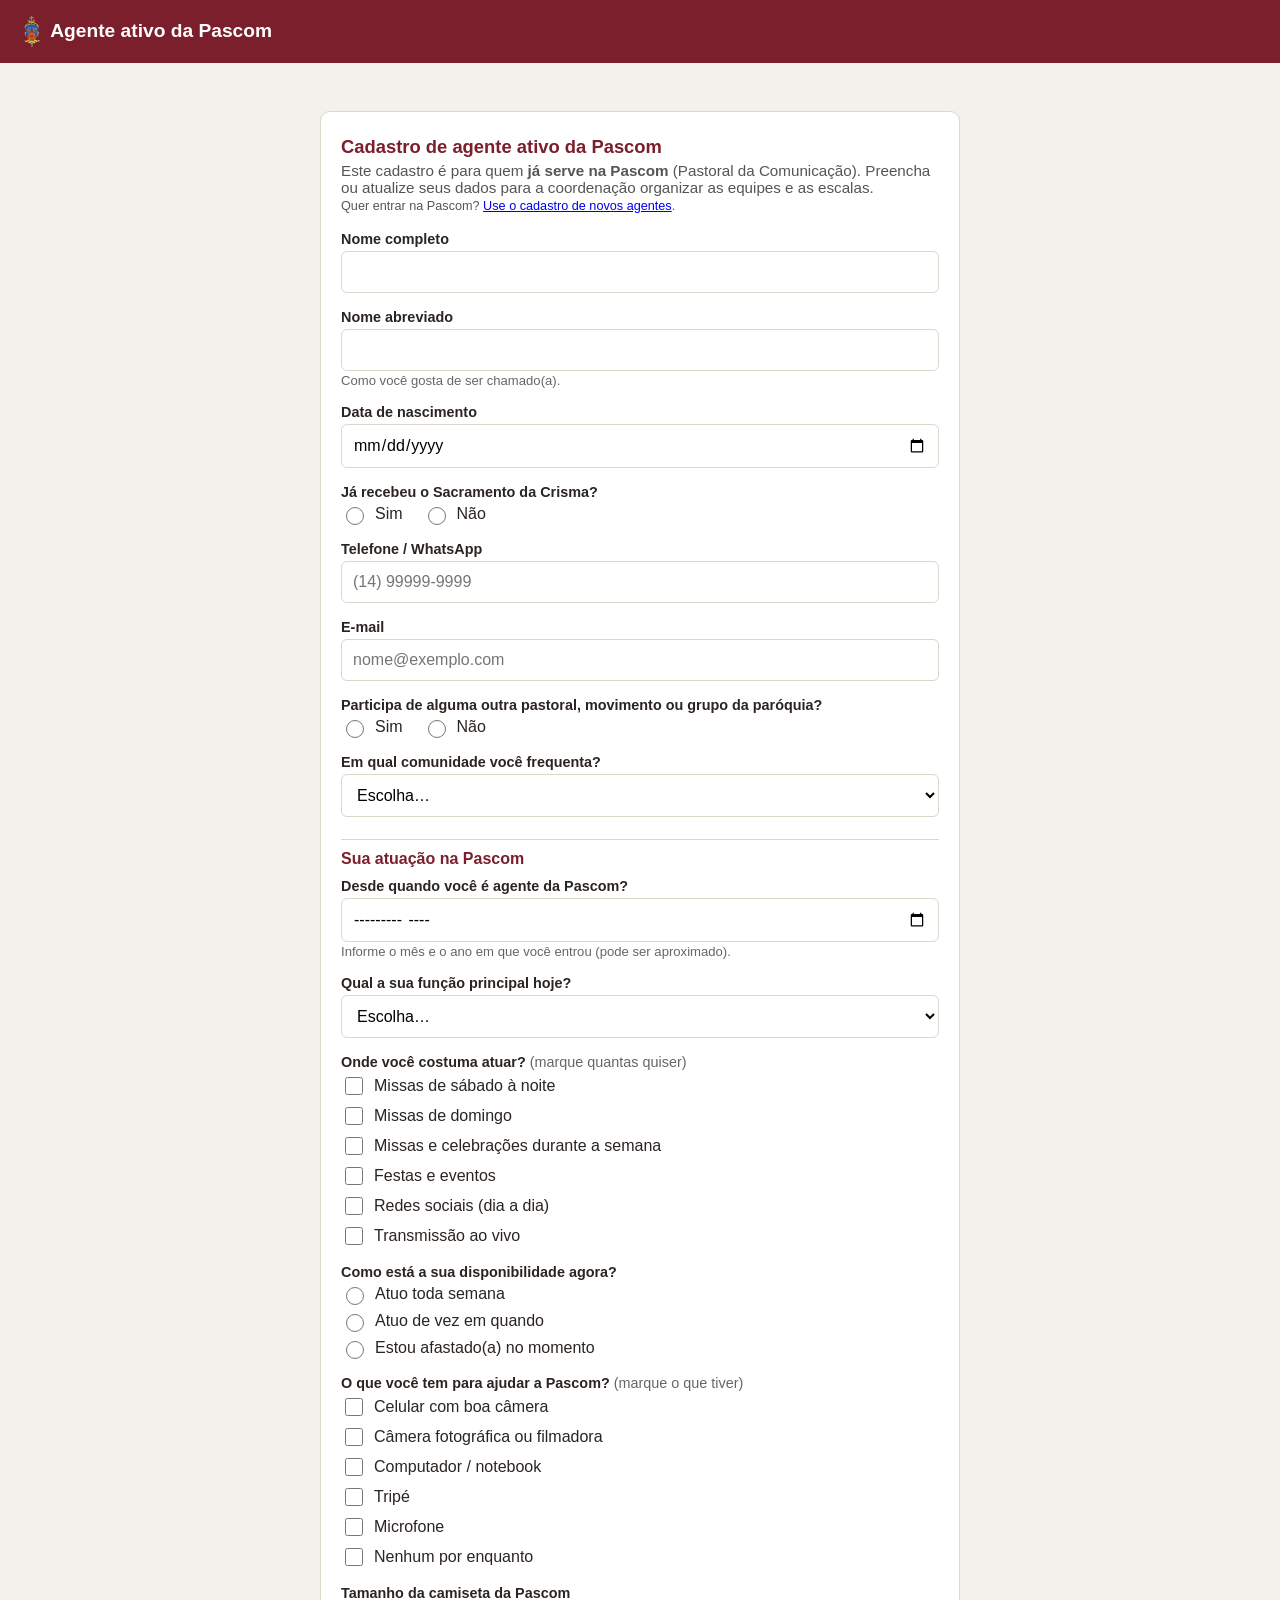
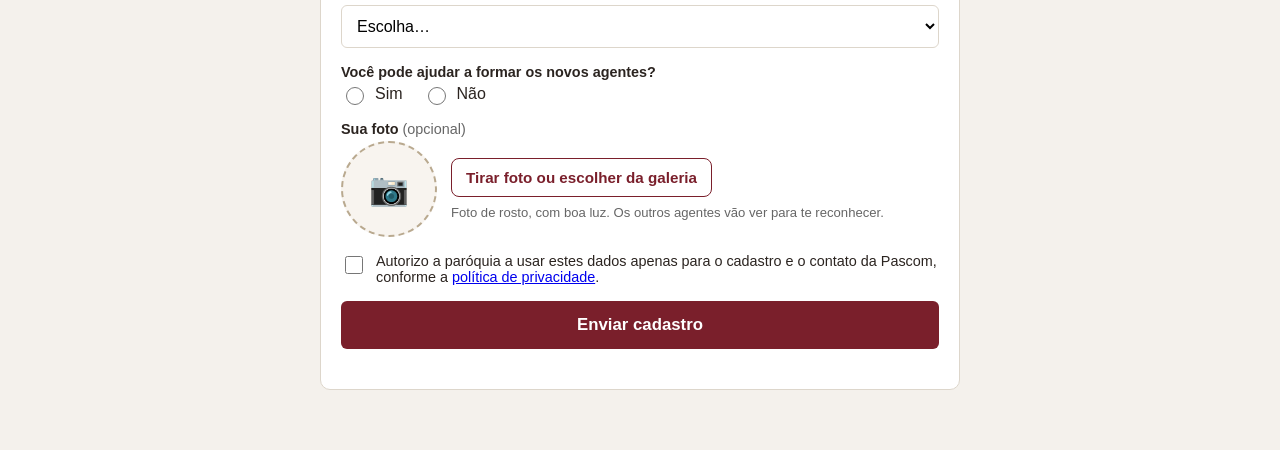
==== agente-pascom-ativo.html @ adc8adf9 "Create agente-pascom-ativo.html" ====
<!DOCTYPE html>
<html lang="pt-BR">
<head>
<meta charset="UTF-8">
<meta name="viewport" content="width=device-width, initial-scale=1.0">
<title>Cadastro de agente ativo da Pascom — Paróquia Sagrado Coração de Jesus</title>
<meta property="og:title" content="Cadastro de agente ativo da Pascom — Paróquia Sagrado Coração de Jesus">
<meta property="og:description" content="Já é agente da Pascom? Atualize o seu cadastro.">
<meta property="og:type" content="website">
<meta property="og:image" content="https://pascomscjmarilia-creator.github.io/paroquia-documentos/og-image.png">
<meta property="og:image:width" content="1200">
<meta property="og:image:height" content="630">
<link rel="stylesheet" href="style.css?v=20261107a">
<style>
  .ag-card { background:#fff; border:1px solid var(--cinza-borda); border-radius:10px; padding:24px 20px; max-width:640px; margin:24px auto 0; }
  .ag-card h2 { margin:0 0 4px; font-size:1.15rem; color:var(--vinho); }
  .ag-intro { margin:0 0 18px; color:#555; font-size:0.95rem; }
  #formAgente { display:flex; flex-direction:column; gap:16px; }
  #formAgente label, #formAgente .rotulo { display:block; font-weight:600; margin-bottom:4px; font-size:0.9rem; }
  #formAgente input[type="text"], #formAgente input[type="tel"], #formAgente input[type="date"], #formAgente input[type="email"], #formAgente input[type="month"], #formAgente select, #formAgente textarea {
    width:100%; padding:11px; border:1px solid var(--cinza-borda); border-radius:6px; font-size:1rem; font-family:inherit; background:#fff; box-sizing:border-box;
  }
  #formAgente textarea { min-height:78px; resize:vertical; }
  .ag-dica { color:#666; font-size:0.82rem; margin:2px 0 0; font-weight:400; }
  .ag-opcoes { display:flex; gap:20px; flex-wrap:wrap; }
  .ag-lista { display:flex; flex-direction:column; gap:6px; }
  .ag-opcoes label, .ag-lista label { font-weight:500 !important; display:flex !important; align-items:center; gap:8px; margin:0 !important; font-size:1rem !important; }
  .ag-opcoes input, .ag-lista input { width:18px; height:18px; flex-shrink:0; }
  .ag-consent { display:flex; gap:10px; align-items:flex-start; font-size:0.9rem; }
  .ag-consent input { margin-top:3px; width:18px; height:18px; flex-shrink:0; }
  .ag-consent label { font-weight:400 !important; margin:0 !important; font-size:0.9rem !important; }
  .ag-secao { margin:6px 0 -6px; padding-top:10px; border-top:1px solid var(--cinza-borda); font-weight:700; color:var(--vinho); font-size:1rem; }
  #btnEnviarAg { background:var(--vinho); color:#fff; border:none; padding:14px; border-radius:6px; font-size:1.05rem; font-weight:600; cursor:pointer; }
  #btnEnviarAg:disabled { opacity:0.6; cursor:default; }
  #resultadoAg { margin:0; font-weight:600; }
  #resultadoAg.erro { color:#b3261e; }
  .ag-sucesso { text-align:center; padding:8px 0; }
  .ag-sucesso h2 { font-size:1.3rem; }
  .ag-encontro { background:#fff7e0; border:1px solid #f1d98a; border-radius:8px; padding:12px 14px; margin:12px 0; text-align:left; }
  .ag-encontro p { margin:6px 0 0; }
  .ag-encontro-titulo { font-weight:700; }
  .ag-encontro-obs { font-size:0.9rem; color:#555; }
  .oculto-bot { position:absolute; left:-9999px; width:1px; height:1px; overflow:hidden; }
  .ag-fechado { text-align:center; color:#555; }
  .ag-foto { display:flex; gap:14px; align-items:center; }
  .ag-foto-previa { width:96px; height:96px; flex:0 0 96px; border-radius:50%; border:2px dashed #b9a98f; background:#f8f4ef center/cover no-repeat; display:flex; align-items:center; justify-content:center; font-size:2rem; color:#8a7a62; overflow:hidden; }
  .ag-foto-previa.com-foto { border-style:solid; border-color:var(--vinho); font-size:0; }
  .ag-foto-acoes { flex:1; }
  #formAgente label.ag-botao-foto { display:inline-block; background:#fff; color:var(--vinho); border:1px solid var(--vinho); padding:10px 14px; border-radius:8px; font-weight:600; font-size:0.95rem; cursor:pointer; margin:0 0 6px; }
  .ag-link { background:none; border:none; color:#b3261e; text-decoration:underline; cursor:pointer; font-size:0.9rem; padding:6px 0 0; display:block; }
</style>
</head>
<body>

  <header class="topbar">
    <div class="topbar-titulo">
      <img src="brasao.png" alt="Brasão da Paróquia" class="brasao">
      <h1>Agente ativo da Pascom</h1>
    </div>
  </header>

  <main>
    <section class="ag-card" id="cartaoFormulario">
      <h2>Cadastro de agente ativo da Pascom</h2>
      <p class="ag-intro">Este cadastro é para quem <strong>já serve na Pascom</strong> (Pastoral da Comunicação). Preencha ou atualize seus dados para a coordenação organizar as equipes e as escalas.<br><small>Quer entrar na Pascom? <a href="agente-pascom.html">Use o cadastro de novos agentes</a>.</small></p>

      <form id="formAgente" novalidate>

        <div>
          <label for="nome">Nome completo</label>
          <input type="text" id="nome" autocomplete="name" required>
        </div>

        <div>
          <label for="apelido">Nome abreviado</label>
          <input type="text" id="apelido" autocomplete="nickname" required>
          <p class="ag-dica">Como você gosta de ser chamado(a).</p>
        </div>

        <div>
          <label for="nascimento">Data de nascimento</label>
          <input type="date" id="nascimento" autocomplete="bday" required>
        </div>

        <div>
          <span class="rotulo">Já recebeu o Sacramento da Crisma?</span>
          <div class="ag-opcoes">
            <label><input type="radio" name="crisma" value="Sim"> Sim</label>
            <label><input type="radio" name="crisma" value="Não"> Não</label>
          </div>
        </div>

        <div>
          <label for="whatsapp">Telefone / WhatsApp</label>
          <input type="tel" id="whatsapp" inputmode="tel" autocomplete="tel" placeholder="(14) 99999-9999" required>
        </div>

        <div>
          <label for="email">E-mail</label>
          <input type="email" id="email" inputmode="email" autocomplete="email" placeholder="nome@exemplo.com" required>
        </div>

        <div>
          <span class="rotulo">Participa de alguma outra pastoral, movimento ou grupo da paróquia?</span>
          <div class="ag-opcoes">
            <label><input type="radio" name="participa" value="Sim"> Sim</label>
            <label><input type="radio" name="participa" value="Não"> Não</label>
          </div>
        </div>

        <div id="blocoQual" hidden>
          <label for="qual">Qual?</label>
          <input type="text" id="qual" maxlength="200" autocomplete="off" placeholder="Ex.: Liturgia, Jovens, Catequese…">
        </div>

        <div>
          <label for="comunidade">Em qual comunidade você frequenta?</label>
          <select id="comunidade"><option value="">Escolha…</option><option value="Matriz (Igreja Sagrado Coração de Jesus)">Matriz (Igreja Sagrado Coração de Jesus)</option><option value="Comunidade Nossa Senhora Aparecida">Comunidade Nossa Senhora Aparecida</option><option value="Comunidade Santo Expedito">Comunidade Santo Expedito</option><option value="Outra / não frequento comunidade">Outra / não frequento comunidade</option></select>
        </div>

        <div class="ag-secao">Sua atuação na Pascom</div>

        <div>
          <label for="desde">Desde quando você é agente da Pascom?</label>
          <input type="month" id="desde" min="1980-01" placeholder="aaaa-mm">
          <p class="ag-dica">Informe o mês e o ano em que você entrou (pode ser aproximado).</p>
        </div>

        <div>
          <label for="funcao">Qual a sua função principal hoje?</label>
          <select id="funcao"><option value="">Escolha…</option><option value="Fotografia">Fotografia</option><option value="Filmagem / transmissão ao vivo">Filmagem / transmissão ao vivo</option><option value="Edição de vídeo">Edição de vídeo</option><option value="Arte e design">Arte e design</option><option value="Redes sociais">Redes sociais</option><option value="Som e mesa de som">Som e mesa de som</option><option value="Projeção e slides">Projeção e slides</option><option value="Locução / apresentação">Locução / apresentação</option><option value="Coordenação da Pascom">Coordenação da Pascom</option><option value="Várias funções">Várias funções</option><option value="Outra">Outra</option></select>
        </div>

        <div>
          <span class="rotulo">Onde você costuma atuar? <span style="font-weight:400;color:#666;">(marque quantas quiser)</span></span>
          <div class="ag-lista" id="listaAtuaEm">
            <label><input type="checkbox" name="atuaEm" value="Missas de sábado à noite"> Missas de sábado à noite</label>
            <label><input type="checkbox" name="atuaEm" value="Missas de domingo"> Missas de domingo</label>
            <label><input type="checkbox" name="atuaEm" value="Missas e celebrações durante a semana"> Missas e celebrações durante a semana</label>
            <label><input type="checkbox" name="atuaEm" value="Festas e eventos"> Festas e eventos</label>
            <label><input type="checkbox" name="atuaEm" value="Redes sociais (dia a dia)"> Redes sociais (dia a dia)</label>
            <label><input type="checkbox" name="atuaEm" value="Transmissão ao vivo"> Transmissão ao vivo</label>
          </div>
        </div>

        <div>
          <span class="rotulo">Como está a sua disponibilidade agora?</span>
          <div class="ag-lista">
            <label><input type="radio" name="disponibilidade" value="Atuo toda semana"> Atuo toda semana</label>
            <label><input type="radio" name="disponibilidade" value="Atuo de vez em quando"> Atuo de vez em quando</label>
            <label><input type="radio" name="disponibilidade" value="Estou afastado(a) no momento"> Estou afastado(a) no momento</label>
          </div>
        </div>

        <div>
          <span class="rotulo">O que você tem para ajudar a Pascom? <span style="font-weight:400;color:#666;">(marque o que tiver)</span></span>
          <div class="ag-lista" id="listaEquipamentos">
            <label><input type="checkbox" name="equipamentos" value="Celular com boa câmera"> Celular com boa câmera</label>
            <label><input type="checkbox" name="equipamentos" value="Câmera fotográfica ou filmadora"> Câmera fotográfica ou filmadora</label>
            <label><input type="checkbox" name="equipamentos" value="Computador / notebook"> Computador / notebook</label>
            <label><input type="checkbox" name="equipamentos" value="Tripé"> Tripé</label>
            <label><input type="checkbox" name="equipamentos" value="Microfone"> Microfone</label>
            <label><input type="checkbox" name="equipamentos" value="Nenhum por enquanto"> Nenhum por enquanto</label>
          </div>
        </div>

        <div>
          <label for="camiseta">Tamanho da camiseta da Pascom</label>
          <select id="camiseta"><option value="">Escolha…</option><option value="Não uso">Não uso</option><option value="PP">PP</option><option value="P">P</option><option value="M">M</option><option value="G">G</option><option value="GG">GG</option><option value="XG">XG</option></select>
        </div>

        <div>
          <span class="rotulo">Você pode ajudar a formar os novos agentes?</span>
          <div class="ag-opcoes">
            <label><input type="radio" name="formar" value="Sim"> Sim</label>
            <label><input type="radio" name="formar" value="Não"> Não</label>
          </div>
        </div>


        <div id="blocoFoto">
          <span class="rotulo">Sua foto <span style="font-weight:400;color:#666;">(opcional)</span></span>
          <div class="ag-foto">
            <div class="ag-foto-previa" id="fotoPrevia" aria-hidden="true">📷</div>
            <div class="ag-foto-acoes">
              <label class="ag-botao-foto" for="foto">Tirar foto ou escolher da galeria</label>
              <input type="file" id="foto" accept="image/*" class="oculto-bot" tabindex="-1">
              <button type="button" id="btnRemoverFoto" class="ag-link" hidden>Remover foto</button>
              <p class="ag-dica" id="dicaFoto">Foto de rosto, com boa luz. Os outros agentes vão ver para te reconhecer.</p>
            </div>
          </div>
        </div>

        <div class="ag-consent" id="blocoConsentFoto" hidden>
          <input type="checkbox" id="consentimentoFoto">
          <label for="consentimentoFoto">Autorizo a paróquia a guardar a minha foto e mostrá-la aos agentes da Pascom no painel de cadastros, apenas para me reconhecerem na pastoral.</label>
        </div>

        <div class="oculto-bot" aria-hidden="true">
          <label for="site">Não preencha este campo</label>
          <input type="text" id="site" tabindex="-1" autocomplete="off">
        </div>

        <div class="ag-consent">
          <input type="checkbox" id="consentimento" required>
          <label for="consentimento">Autorizo a paróquia a usar estes dados apenas para o cadastro e o contato da Pascom, conforme a <a href="privacidade.html" target="_blank" rel="noopener">política de privacidade</a>.</label>
        </div>

        <button type="submit" id="btnEnviarAg">Enviar cadastro</button>
        <p id="resultadoAg" role="status"></p>
      </form>
    </section>

    <section class="ag-card ag-fechado" id="cartaoFechado" hidden>
      <h2>Cadastro de agente ativo da Pascom</h2>
      <p id="msgFechado"></p>
    </section>

    <section class="ag-card ag-sucesso" id="cartaoSucesso" hidden>
      <h2>✅ Cadastro atualizado!</h2>
      <p id="sucessoNome"></p>
      <p style="color:#555; font-size:0.92rem;">A coordenação da Pascom recebeu os seus dados. Obrigado por servir! Deus abençoe a sua missão! 🙏</p>
    </section>
  </main>

<script>
  // ============================================================
  // CONFIGURAÇÃO — a secretaria/Pascom ajusta aqui
  // ============================================================
  const CONFIG = {
    WEBHOOK_URL: 'https://paroquia-scjm-n8n-paroquia.ndjgby.easypanel.host/webhook/agente-pascom-ativo-cadastro',

    // Para fechar o cadastro, troque para false (a página passa a mostrar a mensagem abaixo).
    CADASTRO_ABERTO: true,
    MENSAGEM_FECHADA: 'O cadastro de agentes ativos da Pascom não está aberto no momento. Procure a coordenação da Pascom.'
  };
  // ============================================================

  const el = (id) => document.getElementById(id);
  const form = el('formAgente');
  const resultado = el('resultadoAg');
  const btn = el('btnEnviarAg');

  const marcado = (nome) => { const r = form.querySelector('input[name="' + nome + '"]:checked'); return r ? r.value : ''; };
  const marcados = (nome) => Array.prototype.map.call(form.querySelectorAll('input[name="' + nome + '"]:checked'), (c) => c.value);
  function formatarDataBR(iso) { const [a, m, d] = iso.split('-'); return d + '/' + m + '/' + a; }

  // ---------- Foto: reduz no próprio aparelho (miniatura quadrada para a planilha + foto maior para o Drive) ----------
  const FOTO = { miniatura: '', grande: '' };
  async function carregarImagem(arquivo) {
    if (window.createImageBitmap) {
      try { return await createImageBitmap(arquivo, { imageOrientation: 'from-image' }); } catch (e) { /* tenta pelo <img> */ }
    }
    return new Promise((ok, falha) => {
      const url = URL.createObjectURL(arquivo); const img = new Image();
      img.onload = () => { URL.revokeObjectURL(url); ok(img); };
      img.onerror = () => { URL.revokeObjectURL(url); falha(new Error('imagem ilegível')); };
      img.src = url;
    });
  }
  function gerarJpeg(img, largura, altura, recorte, maxChars) {
    const c = document.createElement('canvas'); c.width = largura; c.height = altura;
    const x = c.getContext('2d'); x.fillStyle = '#fff'; x.fillRect(0, 0, largura, altura);
    x.drawImage(img, recorte.sx, recorte.sy, recorte.sw, recorte.sh, 0, 0, largura, altura);
    let q = 0.82, url = c.toDataURL('image/jpeg', q);
    while (url.length > maxChars && q > 0.35) { q -= 0.08; url = c.toDataURL('image/jpeg', q); }
    return url;
  }
  async function processarFoto(arquivo) {
    const img = await carregarImagem(arquivo);
    const w = img.width || img.naturalWidth, h = img.height || img.naturalHeight;
    if (!w || !h) throw new Error('imagem vazia');
    const lado = Math.min(w, h);
    const miniatura = gerarJpeg(img, 300, 300, { sx: Math.round((w - lado) / 2), sy: Math.round((h - lado) / 2), sw: lado, sh: lado }, 44000);
    const f = Math.min(1, 800 / Math.max(w, h));
    const grande = gerarJpeg(img, Math.round(w * f), Math.round(h * f), { sx: 0, sy: 0, sw: w, sh: h }, 560000);
    if (img.close) img.close();
    return { miniatura, grande };
  }
  function mostrarPrevia() {
    const prev = el('fotoPrevia'); const tem = !!FOTO.miniatura;
    prev.classList.toggle('com-foto', tem);
    prev.style.backgroundImage = tem ? 'url(' + FOTO.miniatura + ')' : '';
    el('btnRemoverFoto').hidden = !tem; el('blocoConsentFoto').hidden = !tem;
    if (!tem) el('consentimentoFoto').checked = false;
  }
  function limparFoto() { FOTO.miniatura = ''; FOTO.grande = ''; el('foto').value = ''; mostrarPrevia(); }
  async function aoEscolherFoto() {
    const arquivo = el('foto').files && el('foto').files[0];
    if (!arquivo) return;
    el('dicaFoto').className = 'ag-dica'; el('dicaFoto').textContent = 'Preparando a foto…';
    try {
      if (!/^image\//.test(arquivo.type) && !/\.(jpe?g|png|webp|heic|heif)$/i.test(arquivo.name || '')) throw new Error('tipo');
      if (arquivo.size > 30 * 1024 * 1024) throw new Error('grande');
      const r = await processarFoto(arquivo);
      FOTO.miniatura = r.miniatura; FOTO.grande = r.grande; mostrarPrevia();
      el('dicaFoto').style.color = '';
      el('dicaFoto').textContent = 'Foto pronta ✔ Se quiser trocar, escolha outra.';
    } catch (e) {
      console.error(e); limparFoto();
      el('dicaFoto').className = 'ag-dica'; el('dicaFoto').style.color = '#b3261e';
      el('dicaFoto').textContent = 'Não consegui ler essa foto. Tente outra (de preferência JPG ou PNG) ou envie o cadastro sem foto.';
    }
  }

  function mostrarErro(msg) { resultado.className = 'erro'; resultado.textContent = '⚠️ ' + msg; return null; }

  // Valida os campos que os dois cadastros têm em comum. Devolve o objeto ou null (já mostrou o erro).
  function lerBase() {
    const nome = el('nome').value.trim();
    const apelido = el('apelido').value.trim();
    const nascimento = el('nascimento').value;
    const crisma = marcado('crisma');
    const whatsapp = el('whatsapp').value.trim();
    const email = el('email').value.trim();
    const participa = marcado('participa');
    const qual = el('qual').value.trim();
    const comunidade = el('comunidade').value;
    if (!nome || !apelido || !nascimento || !crisma || !whatsapp || !email || !participa || !comunidade) return mostrarErro('Preencha todos os campos obrigatórios.');
    if (nome.length < 3 || !/\s/.test(nome)) return mostrarErro('Confira o nome completo (nome e sobrenome).');
    if (new Date(nascimento + 'T00:00:00') > new Date() || nascimento < '1900-01-01') return mostrarErro('Confira a data de nascimento.');
    const digitos = whatsapp.replace(/\D/g, '');
    if (digitos.length < 10 || digitos.length > 13) return mostrarErro('Confira o telefone: use o DDD, por exemplo (14) 99999-9999.');
    if (!/^[^\s@]+@[^\s@]+\.[^\s@]{2,}$/.test(email)) return mostrarErro('Confira o e-mail digitado.');
    if (participa === 'Sim' && !qual) return mostrarErro('Informe qual pastoral, movimento ou grupo você participa.');
    return { nome, apelido, nascimento: formatarDataBR(nascimento), crisma, whatsapp, email, participa, qual: participa === 'Sim' ? qual : '', comunidade };
  }

  async function enviar(payload, aoSucesso) {
    if (!el('consentimento').checked) return mostrarErro('Marque a autorização para concluir o cadastro.');
    if (FOTO.miniatura && !el('consentimentoFoto').checked) return mostrarErro('Marque a autorização para usar a sua foto (ou remova a foto).');
    payload.consentimento = true;
    payload.site = el('site').value;
    if (FOTO.miniatura) { payload.miniatura = FOTO.miniatura; payload.foto = FOTO.grande; payload.consentimentoFoto = true; }
    btn.disabled = true; btn.textContent = 'Enviando…';
    try {
      const resp = await fetch(CONFIG.WEBHOOK_URL, { method: 'POST', headers: { 'Content-Type': 'application/json' }, body: JSON.stringify(payload) });
      const dados = await resp.json();
      if (dados.sucesso) aoSucesso(); else mostrarErro(dados.mensagem || 'Não foi possível concluir o cadastro.');
    } catch (err) {
      mostrarErro('Não foi possível enviar agora. Confira sua internet e tente novamente em instantes.');
      console.error(err);
    } finally {
      btn.disabled = false; btn.textContent = 'Enviar cadastro';
    }
  }

  function iniciarComum() {
    if (!CONFIG.CADASTRO_ABERTO) {
      el('cartaoFormulario').hidden = true;
      el('msgFechado').textContent = CONFIG.MENSAGEM_FECHADA;
      el('cartaoFechado').hidden = false;
      return false;
    }
    form.querySelectorAll('input[name="participa"]').forEach((r) => r.addEventListener('change', () => {
      el('blocoQual').hidden = marcado('participa') !== 'Sim';
      if (marcado('participa') !== 'Sim') el('qual').value = '';
    }));
    // "Nenhum por enquanto" desmarca os outros equipamentos e vice-versa
    const eq = form.querySelectorAll('input[name="equipamentos"]');
    eq.forEach((c) => c.addEventListener('change', () => {
      if (!c.checked) return;
      if (/^Nenhum/.test(c.value)) eq.forEach((o) => { if (o !== c) o.checked = false; });
      else eq.forEach((o) => { if (/^Nenhum/.test(o.value)) o.checked = false; });
    }));
    el('foto').addEventListener('change', aoEscolherFoto);
    el('btnRemoverFoto').addEventListener('click', () => { limparFoto(); el('dicaFoto').style.color = ''; el('dicaFoto').textContent = 'Foto de rosto, com boa luz. Os outros agentes vão ver para te reconhecer.'; });
    return true;
  }


  function mostrarSucesso(apelido) {
    el('cartaoFormulario').hidden = true;
    el('cartaoSucesso').hidden = false;
    el('sucessoNome').textContent = 'Obrigado, ' + apelido + '! Seus dados de agente ativo da Pascom foram enviados.';
    window.scrollTo({ top: 0, behavior: 'smooth' });
  }

  form.addEventListener('submit', async (e) => {
    e.preventDefault();
    resultado.textContent = ''; resultado.className = '';
    const base = lerBase(); if (!base) return;
    const desdeIso = el('desde').value;
    const agoraIso = new Date().getFullYear() + '-' + String(new Date().getMonth() + 1).padStart(2, '0');
    if (!/^\d{4}-(0[1-9]|1[0-2])$/.test(desdeIso)) return mostrarErro('Informe desde quando você é agente da Pascom (mês e ano).');
    if (desdeIso > agoraIso || desdeIso < '1980-01') return mostrarErro('Confira o mês e o ano em que você entrou na Pascom.');
    const funcao = el('funcao').value, atuaEm = marcados('atuaEm'), disponibilidade = marcado('disponibilidade');
    const equipamentos = marcados('equipamentos'), camiseta = el('camiseta').value, formar = marcado('formar');
    if (!funcao) return mostrarErro('Escolha a sua função principal na Pascom.');
    if (!atuaEm.length) return mostrarErro('Marque onde você costuma atuar.');
    if (!disponibilidade) return mostrarErro('Informe a sua disponibilidade.');
    if (!equipamentos.length) return mostrarErro('Marque o que você tem para ajudar (ou "Nenhum por enquanto").');
    if (!camiseta) return mostrarErro('Escolha o tamanho da camiseta (ou "Não uso").');
    if (!formar) return mostrarErro('Informe se pode ajudar a formar os novos agentes.');
    const payload = Object.assign(base, {
      situacao: 'Já é agente',
      desde: desdeIso.slice(5, 7) + '/' + desdeIso.slice(0, 4),
      funcao, atuaEm, disponibilidade, equipamentos, camiseta, formar
    });
    await enviar(payload, () => mostrarSucesso(base.apelido));
  });

  window.addEventListener('DOMContentLoaded', () => {
    if (!iniciarComum()) return;
    const hoje = new Date(); el('desde').max = hoje.getFullYear() + '-' + String(hoje.getMonth() + 1).padStart(2, '0');
  });

</script>
</body>
</html>
---- style.css ----
:root {
  --vinho: #7a1f2b;
  --vinho-escuro: #591622;
  --dourado: #c9a24a;
  --cinza-claro: #f4f1ec;
  --cinza-borda: #ddd6cb;
  --texto: #2b2420;
}

* { box-sizing: border-box; }

[hidden] { display: none !important; }

body {
  margin: 0;
  font-family: -apple-system, "Segoe UI", Roboto, Arial, sans-serif;
  background: var(--cinza-claro);
  color: var(--texto);
}

.topbar {
  background: var(--vinho);
  color: #fff;
  padding: 16px 24px;
  display: flex;
  justify-content: space-between;
  align-items: center;
  flex-wrap: wrap;
  gap: 8px;
}

.topbar h1 {
  font-size: 1.2rem;
  margin: 0;
}

.topbar-titulo {
  display: flex;
  align-items: center;
  gap: 10px;
  font-size: 1.2rem;
}

.brasao {
  height: 1.6em;
  width: auto;
  flex-shrink: 0;
}

.topbar-titulo h1 {
  font-size: 1em;
}

@media (max-width: 480px) {
  .topbar-titulo {
    align-items: flex-start;
  }

  .brasao {
    height: 42px;
  }
}

.user-box {
  display: flex;
  align-items: center;
  gap: 12px;
  font-size: 0.9rem;
}

.user-box button {
  background: var(--dourado);
  color: var(--vinho-escuro);
  border: none;
  padding: 6px 12px;
  border-radius: 6px;
  cursor: pointer;
  font-weight: 600;
}

main {
  max-width: 1100px;
  margin: 0 auto;
  padding: 24px 16px 60px;
}

.login-screen {
  background: #fff;
  border: 1px solid var(--cinza-borda);
  border-radius: 10px;
  padding: 40px 24px;
  text-align: center;
  max-width: 420px;
  margin: 60px auto 0;
}

.login-screen p {
  margin-bottom: 20px;
  color: #555;
}

#googleBtn {
  display: flex;
  justify-content: center;
}

.erro {
  color: #b3261e;
  margin-top: 16px;
  font-weight: 600;
}

.abas {
  display: flex;
  flex-wrap: wrap;
  gap: 4px;
  margin-bottom: 16px;
  border-bottom: 2px solid var(--cinza-borda);
}

/* As 7 abas cabem numa linha só: espaçamento e letra se ajustam à largura da tela (no celular vira grade de 2 colunas, mais abaixo) */
.aba-btn {
  background: none;
  border: none;
  padding: 10px clamp(6px, 1vw, 10px);
  font-size: clamp(0.8rem, 1.2vw, 0.9rem);
  white-space: nowrap;
  font-weight: 600;
  color: #777;
  cursor: pointer;
  border-bottom: 3px solid transparent;
  margin-bottom: -2px;
}

.aba-btn:hover {
  color: var(--vinho);
}

.aba-btn.ativa {
  color: var(--vinho);
  border-bottom-color: var(--vinho);
}

.status-pill {
  display: inline-block;
  padding: 2px 10px;
  border-radius: 999px;
  font-size: 0.8rem;
  font-weight: 600;
}

.status-pill.pendente {
  background: #fbe6b8;
  color: #8a5a00;
}

.status-pill.resolvido {
  background: #d9f0dc;
  color: #276e35;
}

.status-pill.andamento {
  background: #dbe9fb;
  color: #1d4f91;
}

details.detalhes-cat {
  margin-top: 6px;
  font-size: 0.85rem;
}

details.detalhes-cat summary {
  cursor: pointer;
  color: var(--vinho);
  font-weight: 600;
}

details.detalhes-cat p {
  margin: 6px 0 0;
}

details.detalhes-cat ul {
  margin: 4px 0 0;
  padding-left: 18px;
}

/* Coluna "Ação": continua sendo célula de tabela (a linha divisória fica no limite da linha
   e os botões ficam centralizados na vertical). Os botões quebram de linha com margem. */
td.acoes-recado {
  vertical-align: middle;
}

td.acoes-recado > .btn-acao {
  margin: 3px 6px 3px 0;
}

.btn-acao {
  display: inline-block;
  border: none;
  border-radius: 6px;
  padding: 6px 10px;
  font-size: 0.8rem;
  font-weight: 600;
  cursor: pointer;
  text-decoration: none;
  white-space: nowrap;
}

a.btn-acao {
  background: #25d366;
  color: #fff;
}

a.btn-acao:hover {
  background: #1ebe5a;
  text-decoration: none;
}

button.btn-resolver {
  background: var(--vinho);
  color: #fff;
}

button.btn-resolver:hover {
  background: var(--vinho-escuro);
}

.filtros {
  display: flex;
  gap: 8px;
  flex-wrap: wrap;
  margin-bottom: 16px;
}

.filtros input,
.filtros select {
  padding: 8px 10px;
  border: 1px solid var(--cinza-borda);
  border-radius: 6px;
  font-size: 0.95rem;
}

.filtros input {
  flex: 1;
  min-width: 200px;
}

.filtros button {
  background: var(--vinho);
  color: #fff;
  border: none;
  padding: 8px 14px;
  border-radius: 6px;
  cursor: pointer;
  font-size: 0.9rem;
}

.filtros button:hover {
  background: var(--vinho-escuro);
}

.status {
  color: #666;
  font-size: 0.9rem;
  min-height: 1.2em;
}

table {
  width: 100%;
  border-collapse: collapse;
  background: #fff;
  border-radius: 8px;
  overflow: hidden;
  box-shadow: 0 1px 3px rgba(0,0,0,0.08);
}

thead {
  background: var(--vinho);
  color: #fff;
}

th, td {
  padding: 10px 12px;
  text-align: left;
  font-size: 0.9rem;
  border-bottom: 1px solid var(--cinza-borda);
}

tbody tr:hover {
  background: #faf7f0;
}

td a {
  color: var(--vinho);
  font-weight: 600;
  text-decoration: none;
}

td a:hover {
  text-decoration: underline;
}

@media (max-width: 640px) {
  table, thead, tbody, th, td, tr { display: block; }
  thead { display: none; }
  tbody tr {
    margin-bottom: 12px;
    border: 1px solid var(--cinza-borda);
    border-radius: 8px;
    padding: 8px;
  }
  td {
    border: none;
    padding: 4px 6px;
  }
  td::before {
    content: attr(data-label);
    font-weight: 700;
    display: block;
    font-size: 0.75rem;
    color: var(--vinho);
  }

  .abas {
    display: grid;
    grid-template-columns: 1fr 1fr;
    gap: 0;
  }

  .aba-btn {
    padding: 10px 6px;
    font-size: 0.9rem;
    white-space: normal;
  }

  /* com número ímpar de abas, a última ocupa a linha inteira */
  .abas .aba-btn:last-child:nth-child(odd) {
    grid-column: 1 / -1;
  }


  .filtros select {
    flex: 1 1 100%;
  }

  .filtros button {
    flex: 1;
  }

  td.acoes-recado {
    display: flex;
    gap: 6px;
    flex-wrap: wrap;
    justify-content: flex-end;
  }

  td.acoes-recado > .btn-acao {
    margin: 0;
  }

  td[data-label="Catequizando"],
  td[data-label="Responsável"],
  td[data-label="Etapa"],
  td[data-label="Documentos"],
  td[data-label="Assunto"],
  td[data-label="Informação"],
  td[data-label="Válido até"],
  td[data-label="Situação"],
  td[data-label="Data"],
  td[data-label="Hora"],
  td[data-label="Hora Início"],
  td[data-label="Hora Fim"],
  td[data-label="Sala"],
  td[data-label="Atividade"],
  td[data-label="Nome"],
  td[data-label="WhatsApp"],
  td[data-label="Status"] {
    display: flex;
    flex-wrap: wrap;
    align-items: baseline;
    gap: 4px 8px;
    min-width: 0;
    overflow-wrap: anywhere;
  }

  td[data-label="Catequizando"]::before,
  td[data-label="Responsável"]::before,
  td[data-label="Etapa"]::before,
  td[data-label="Documentos"]::before,
  td[data-label="Assunto"]::before,
  td[data-label="Informação"]::before,
  td[data-label="Válido até"]::before,
  td[data-label="Situação"]::before,
  td[data-label="Data"]::before,
  td[data-label="Hora"]::before,
  td[data-label="Hora Início"]::before,
  td[data-label="Hora Fim"]::before,
  td[data-label="Sala"]::before,
  td[data-label="Atividade"]::before,
  td[data-label="Nome"]::before,
  td[data-label="WhatsApp"]::before,
  td[data-label="Status"]::before {
    display: inline;
    margin: 0;
    flex-shrink: 0;
  }

  td[data-label="Data/Hora"],
  td[data-label="Contato"],
  td[data-label="Número"],
  td[data-label="Tipo"],
  td[data-label="Arquivo"],
  td[data-label="Ação"] {
    display: flex;
    flex-wrap: wrap;
    align-items: baseline;
    gap: 4px 8px;
    min-width: 0;
    overflow-wrap: anywhere;
  }

  td[data-label="Data/Hora"]::before,
  td[data-label="Contato"]::before,
  td[data-label="Número"]::before,
  td[data-label="Tipo"]::before,
  td[data-label="Arquivo"]::before,
  td[data-label="Ação"]::before {
    display: inline;
    margin: 0;
    flex-shrink: 0;
  }
}

.modal-overlay {
  position: fixed;
  inset: 0;
  background: rgba(20, 17, 15, 0.55);
  display: flex;
  align-items: center;
  justify-content: center;
  padding: 16px;
  z-index: 100;
}

.modal-caixa {
  background: #fff;
  border-radius: 10px;
  padding: 20px;
  width: 100%;
  max-width: 420px;
  max-height: 90vh;
  overflow-y: auto;
}

.modal-topo {
  display: flex;
  align-items: center;
  justify-content: space-between;
  margin-bottom: 16px;
}

.modal-topo h2 {
  margin: 0;
  font-size: 1.1rem;
  color: var(--vinho);
}

.modal-fechar {
  background: none;
  border: none;
  font-size: 1.5rem;
  line-height: 1;
  cursor: pointer;
  color: #777;
  padding: 0 4px;
}

.modal-fechar:hover {
  color: var(--vinho);
}

#formNovaReserva,
#formExtra {
  display: flex;
  flex-direction: column;
  gap: 12px;
}

#formNovaReserva label,
#formExtra label {
  display: block;
  font-weight: 600;
  margin-bottom: 4px;
  font-size: 0.9rem;
}

#formNovaReserva input,
#formNovaReserva select,
#formExtra input,
#formExtra textarea {
  width: 100%;
  padding: 10px;
  border: 1px solid var(--cinza-borda);
  border-radius: 6px;
  font-size: 0.95rem;
  font-family: inherit;
}

#formExtra textarea {
  resize: vertical;
}

.modal-intro {
  margin: -6px 0 14px;
  font-size: 0.85rem;
  color: #666;
}

#formExtra .campo-rotulo {
  display: flex;
  align-items: center;
  gap: 8px;
  margin-bottom: 4px;
}

#formExtra .campo-rotulo label {
  margin-bottom: 0;
}

.btn-ajuda {
  width: 22px;
  height: 22px;
  flex-shrink: 0;
  padding: 0;
  border: 1.5px solid var(--vinho);
  border-radius: 50%;
  background: #fff;
  color: var(--vinho);
  font-size: 0.8rem;
  font-weight: 700;
  line-height: 1;
  cursor: pointer;
}

.btn-ajuda:hover,
.btn-ajuda[aria-expanded="true"] {
  background: var(--vinho);
  color: #fff;
}

.ajuda-texto {
  background: #faf7f0;
  border-left: 3px solid var(--dourado);
  border-radius: 4px;
  padding: 8px 10px;
  margin-bottom: 8px;
  font-size: 0.85rem;
  line-height: 1.4;
  color: #444;
}

.ajuda-texto p {
  margin: 0 0 4px;
}

.ajuda-texto p:last-child {
  margin-bottom: 0;
}

.ajuda-texto .exemplo {
  color: var(--vinho);
  font-style: italic;
}

.modal-linha-dupla {
  display: flex;
  gap: 12px;
}

.modal-linha-dupla > div {
  flex: 1;
}

#formNovaReserva button[type="submit"],
#formExtra button[type="submit"] {
  background: var(--vinho);
  color: #fff;
  border: none;
  padding: 12px;
  border-radius: 6px;
  font-size: 1rem;
  font-weight: 600;
  cursor: pointer;
}

#formNovaReserva button[type="submit"]:hover,
#formExtra button[type="submit"]:hover {
  background: var(--vinho-escuro);
}

#formNovaReserva button[type="submit"]:disabled,
#formExtra button[type="submit"]:disabled {
  opacity: 0.6;
  cursor: default;
}

#modalResultado,
#modalExtraResultado {
  margin: 0;
  font-weight: 600;
  font-size: 0.9rem;
}

#modalResultado.sucesso,
#modalExtraResultado.sucesso {
  color: #276e35;
}

#modalResultado.erro,
#modalExtraResultado.erro {
  color: #b3261e;
}

button.btn-editar {
  background: var(--dourado);
  color: var(--vinho-escuro);
}

button.btn-editar:hover {
  background: #b8913f;
}

button.btn-excluir {
  background: #b3261e;
  color: #fff;
}

button.btn-excluir:hover {
  background: #8f1d17;
}

td.texto-longo {
  white-space: pre-line;
}

@media print {
  .topbar, .filtros, .status, .abas, .no-print { display: none !important; }
  body { background: #fff; }
  main { max-width: 100%; padding: 0; }
  table { box-shadow: none; }
}

/* ---------- Lojinha (aba do painel) ---------- */
.thumb-produto {
  width: 56px;
  height: 56px;
  object-fit: cover;
  border-radius: 6px;
  background: #eee;
  display: block;
}

.thumb-vazio {
  display: flex;
  align-items: center;
  justify-content: center;
  font-size: 0.65rem;
  color: #888;
  text-align: center;
  border: 1px dashed var(--cinza-borda);
}

.desc-produto {
  font-size: 0.8rem;
  color: #666;
  margin-top: 2px;
  max-width: 340px;
}

#formProduto {
  display: flex;
  flex-direction: column;
  gap: 12px;
}

#formProduto label {
  display: block;
  font-weight: 600;
  margin-bottom: 4px;
  font-size: 0.9rem;
}

#formProduto input[type="text"],
#formProduto select,
#formProduto textarea {
  width: 100%;
  padding: 10px;
  border: 1px solid var(--cinza-borda);
  border-radius: 6px;
  font-size: 0.95rem;
  font-family: inherit;
  background: #fff;
}

#formProduto textarea { resize: vertical; }
#formProduto input[type="file"] { width: 100%; font-size: 0.9rem; }

#formProduto button[type="submit"] {
  background: var(--vinho);
  color: #fff;
  border: none;
  padding: 12px;
  border-radius: 6px;
  font-size: 1rem;
  font-weight: 600;
  cursor: pointer;
}

#formProduto button[type="submit"]:hover { background: var(--vinho-escuro); }
#formProduto button[type="submit"]:disabled { opacity: 0.6; cursor: default; }

#modalProdutoResultado { margin: 0; font-weight: 600; font-size: 0.9rem; }
#modalProdutoResultado.sucesso { color: #276e35; }
#modalProdutoResultado.erro { color: #b3261e; }

@media (max-width: 640px) {
  td[data-label="Categoria"],
  td[data-label="Preço"],
  td[data-label="Disponibilidade"],
  td[data-label="No catálogo"] {
    display: flex;
    flex-wrap: wrap;
    align-items: baseline;
    gap: 4px 8px;
    min-width: 0;
  }

  td[data-label="Categoria"]::before,
  td[data-label="Preço"]::before,
  td[data-label="Disponibilidade"]::before,
  td[data-label="No catálogo"]::before {
    display: inline;
    margin: 0;
    flex-shrink: 0;
  }

  td[data-label="Foto"]::before { display: none; }
  .desc-produto { max-width: none; }
}

/* ---- Nova inscrição na catequese (preenchida pela secretaria) ---- */
#formCatequese { display: flex; flex-direction: column; gap: 12px; }
#formCatequese label { display: block; font-weight: 600; margin-bottom: 4px; font-size: 0.9rem; }
#formCatequese input[type="text"],
#formCatequese input[type="tel"],
#formCatequese input[type="date"],
#formCatequese select,
#formCatequese textarea {
  width: 100%;
  padding: 10px;
  border: 1px solid var(--cinza-borda);
  border-radius: 6px;
  font-size: 0.95rem;
  font-family: inherit;
  background: #fff;
  box-sizing: border-box;
}
#formCatequese textarea { resize: vertical; }
#formCatequese button[type="submit"] {
  background: var(--vinho);
  color: #fff;
  border: none;
  padding: 12px;
  border-radius: 6px;
  font-size: 1rem;
  font-weight: 600;
  cursor: pointer;
}
#formCatequese button[type="submit"]:hover { background: var(--vinho-escuro); }
#formCatequese button[type="submit"]:disabled { opacity: 0.6; cursor: default; }
#modalCatequeseResultado { margin: 0; font-weight: 600; font-size: 0.9rem; }
#modalCatequeseResultado.erro { color: #b3261e; margin-top: 0; }
@media (max-width: 640px) { #modalCatequese .modal-linha-dupla { flex-direction: column; } }

/* ---- Aba Agentes Pascom: os botões da coluna "Ação" (WhatsApp, Ficha, Em contato, Ativo/Reabrir) ficam lado a lado, na mesma linha ---- */
td.acoes-agente { white-space: nowrap; width: 1%; }
td.acoes-agente .acoes-linha { display: flex; flex-wrap: nowrap; align-items: center; gap: 6px; }
td.acoes-agente .acoes-linha > .btn-acao { margin: 0; flex: 0 0 auto; }
@media (max-width: 640px) {
  /* no celular a linha vira um cartão: os botões podem quebrar para caber */
  td.acoes-agente { white-space: normal; width: auto; }
  td.acoes-agente .acoes-linha { flex-wrap: wrap; justify-content: flex-end; width: 100%; }
}

/* ---- Aba Agentes Pascom: foto, etiqueta (novo / já é agente) e foto ampliada ---- */
.ag-celula { display: flex; gap: 10px; align-items: flex-start; }
.ag-celula-texto { min-width: 0; }
.ag-foto-mini { width: 54px; height: 54px; flex: 0 0 54px; border-radius: 50%; object-fit: cover; border: 2px solid var(--vinho, #7a1f2b); background: #f3efea; cursor: zoom-in; }
.ag-foto-vazia { width: 54px; height: 54px; flex: 0 0 54px; border-radius: 50%; background: #eee; color: #9a9a9a; display: flex; align-items: center; justify-content: center; font-size: 1.3rem; }
.selo-agente { display: inline-block; margin-top: 3px; padding: 2px 9px; border-radius: 12px; font-size: 0.75rem; font-weight: 700; }
.selo-agente.novo { background: #e3f0ff; color: #0b4a8f; }
.selo-agente.ja { background: #fff4d6; color: #7a5200; }
#lightboxFotoAgente { position: fixed; inset: 0; z-index: 9999; background: rgba(20, 12, 10, 0.88); display: flex; align-items: center; justify-content: center; padding: 16px; cursor: zoom-out; }
#lightboxFotoAgente figure { margin: 0; max-width: min(92vw, 520px); text-align: center; color: #fff; }
#lightboxFotoAgente img { max-width: 100%; max-height: 70vh; border-radius: 12px; box-shadow: 0 6px 28px rgba(0,0,0,.5); background: #fff; }
#lightboxFotoAgente figcaption { margin-top: 10px; font-size: 0.95rem; line-height: 1.4; }
#lightboxFotoAgente a { color: #f1dfae; }
@media print { #lightboxFotoAgente { display: none !important; } .ag-foto-mini, .ag-foto-vazia { width: 34px; height: 34px; flex-basis: 34px; } }
.selo-agente small { display: block; font-weight: 600; font-size: 0.7rem; opacity: 0.85; line-height: 1.2; }
.selo-agente { line-height: 1.25; border-radius: 10px; }
button.ag-foto-vazia { border: 2px dashed #c4b8a4; background: #f6f2ea; cursor: pointer; padding: 0; font-size: 1.25rem; }
button.ag-foto-vazia:hover { background: #efe6d6; border-color: var(--vinho, #7a1f2b); }
#lightboxFotoAgente .lb-acoes { margin-top: 10px; display: flex; gap: 8px; justify-content: center; flex-wrap: wrap; }
#lightboxFotoAgente .lb-acoes button { background: rgba(255,255,255,.14); color: #fff; border: 1px solid rgba(255,255,255,.4); border-radius: 8px; padding: 7px 12px; font-size: .85rem; cursor: pointer; }
#lightboxFotoAgente .lb-acoes button:hover { background: rgba(255,255,255,.26); }
.modal-foto-agente { position: fixed; inset: 0; z-index: 9998; background: rgba(20,12,10,.6); display: flex; align-items: center; justify-content: center; padding: 16px; }
.modal-foto-agente .mfa-caixa { background: #fff; border-radius: 12px; padding: 18px; width: min(92vw, 380px); box-shadow: 0 8px 30px rgba(0,0,0,.35); }
.modal-foto-agente h3 { margin: 0 0 6px; color: var(--vinho, #7a1f2b); font-size: 1.05rem; }
.modal-foto-agente .mfa-dica { margin: 0 0 10px; color: #666; font-size: .88rem; }
.modal-foto-agente .mfa-previa { width: 130px; height: 130px; margin: 0 auto 12px; border-radius: 50%; overflow: hidden; border: 2px solid var(--vinho, #7a1f2b); background: #f3efea; display: flex; align-items: center; justify-content: center; font-size: 2.4rem; color: #aaa; }
.modal-foto-agente .mfa-previa img { width: 100%; height: 100%; object-fit: cover; }
.modal-foto-agente input[type="file"] { width: 100%; font-size: .9rem; }
.modal-foto-agente .mfa-msg { min-height: 1.2em; margin: 6px 0; font-weight: 600; font-size: .9rem; color: #1b6e3a; }
.modal-foto-agente .mfa-msg.erro { color: #b3261e; }
.modal-foto-agente .mfa-botoes { display: flex; gap: 8px; justify-content: flex-end; }
@media print { .modal-foto-agente { display: none !important; } }

/* Agentes Pascom: sub-abas Novos agentes / Agentes ativos */
.sub-abas-agentes { display: flex; gap: 8px; margin: 0 0 12px; flex-wrap: wrap; }
.sub-aba-ag { padding: 9px 16px; border-radius: 20px; border: 1px solid var(--vinho, #7a1f2b); background: #fff; color: var(--vinho, #7a1f2b); font-weight: 700; font-size: 0.92rem; cursor: pointer; }
.sub-aba-ag.ativa { background: var(--vinho, #7a1f2b); color: #fff; }
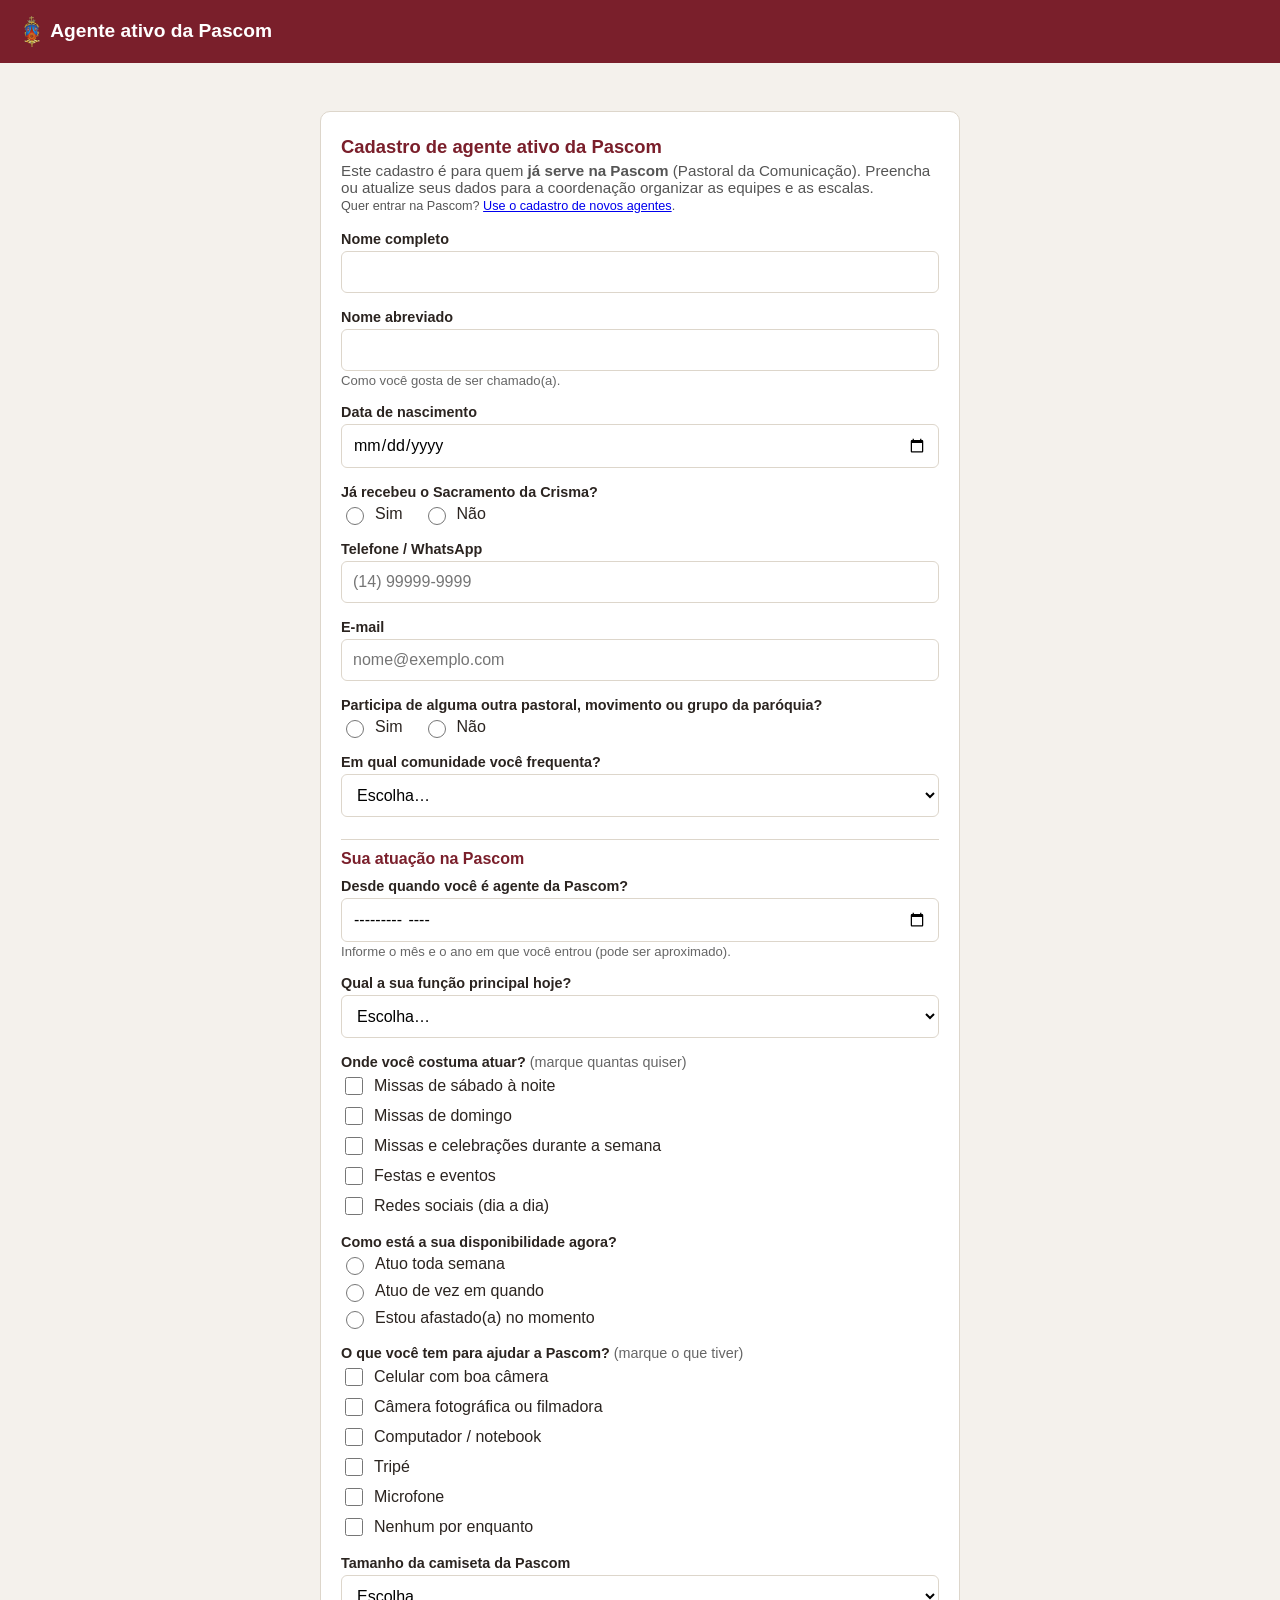
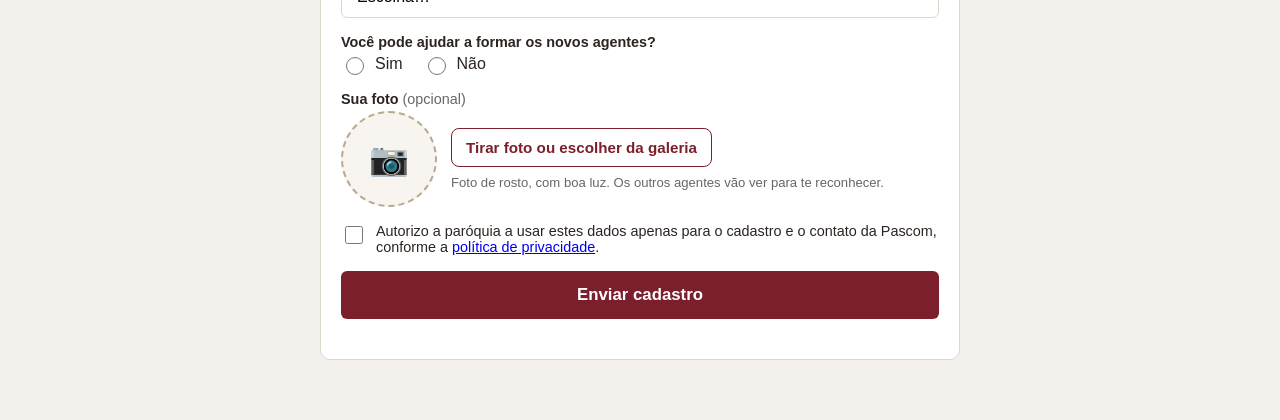
==== commit d8025edf: "Update agente-pascom-ativo.html" ====
--- a/agente-pascom-ativo.html
+++ b/agente-pascom-ativo.html
@@ -62,7 +62,7 @@
   <main>
     <section class="ag-card" id="cartaoFormulario">
       <h2>Cadastro de agente ativo da Pascom</h2>
-      <p class="ag-intro">Este cadastro é para quem <strong>já serve na Pascom</strong> (Pastoral da Comunicação). Preencha ou atualize seus dados para a coordenação organizar as equipes e as escalas.<br><small>Quer entrar na Pascom? <a href="agente-pascom.html">Use o cadastro de novos agentes</a>.</small></p>
+      <p class="ag-intro">Este cadastro é para quem <strong>já serve na Pascom</strong> (Pastoral da Comunicação). Preencha ou atualize seus dados para a coordenação organizar as equipes e as escalas.<br><small>Quer entrar na Pascom? <a href="agente-pascom-novo.html">Use o cadastro de novos agentes</a>.</small></p>
 
       <form id="formAgente" novalidate>
 
@@ -115,7 +115,7 @@
 
         <div>
           <label for="comunidade">Em qual comunidade você frequenta?</label>
-          <select id="comunidade"><option value="">Escolha…</option><option value="Matriz (Igreja Sagrado Coração de Jesus)">Matriz (Igreja Sagrado Coração de Jesus)</option><option value="Comunidade Nossa Senhora Aparecida">Comunidade Nossa Senhora Aparecida</option><option value="Comunidade Santo Expedito">Comunidade Santo Expedito</option><option value="Outra / não frequento comunidade">Outra / não frequento comunidade</option></select>
+          <select id="comunidade"><option value="">Escolha…</option><option value="Matriz (Igreja Sagrado Coração de Jesus)">Matriz (Igreja Sagrado Coração de Jesus)</option><option value="Comunidade Nossa Senhora Aparecida">Comunidade Nossa Senhora Aparecida</option><option value="Comunidade Santo Expedito">Comunidade Santo Expedito</option><option value="Capela de Nossa Senhora de Nazaré">Capela de Nossa Senhora de Nazaré</option><option value="Outra / não frequento comunidade">Outra / não frequento comunidade</option></select>
         </div>
 
         <div class="ag-secao">Sua atuação na Pascom</div>
@@ -128,7 +128,7 @@
 
         <div>
           <label for="funcao">Qual a sua função principal hoje?</label>
-          <select id="funcao"><option value="">Escolha…</option><option value="Fotografia">Fotografia</option><option value="Filmagem / transmissão ao vivo">Filmagem / transmissão ao vivo</option><option value="Edição de vídeo">Edição de vídeo</option><option value="Arte e design">Arte e design</option><option value="Redes sociais">Redes sociais</option><option value="Som e mesa de som">Som e mesa de som</option><option value="Projeção e slides">Projeção e slides</option><option value="Locução / apresentação">Locução / apresentação</option><option value="Coordenação da Pascom">Coordenação da Pascom</option><option value="Várias funções">Várias funções</option><option value="Outra">Outra</option></select>
+          <select id="funcao"><option value="">Escolha…</option><option value="Fotografia">Fotografia</option><option value="Filmagem">Filmagem</option><option value="Edição de vídeo">Edição de vídeo</option><option value="Arte e design">Arte e design</option><option value="Redes sociais">Redes sociais</option><option value="Projeção e slides">Projeção e slides</option><option value="Coordenação da Pascom">Coordenação da Pascom</option><option value="Várias funções">Várias funções</option><option value="Outra">Outra</option></select>
         </div>
 
         <div>
@@ -139,7 +139,6 @@
             <label><input type="checkbox" name="atuaEm" value="Missas e celebrações durante a semana"> Missas e celebrações durante a semana</label>
             <label><input type="checkbox" name="atuaEm" value="Festas e eventos"> Festas e eventos</label>
             <label><input type="checkbox" name="atuaEm" value="Redes sociais (dia a dia)"> Redes sociais (dia a dia)</label>
-            <label><input type="checkbox" name="atuaEm" value="Transmissão ao vivo"> Transmissão ao vivo</label>
           </div>
         </div>
 
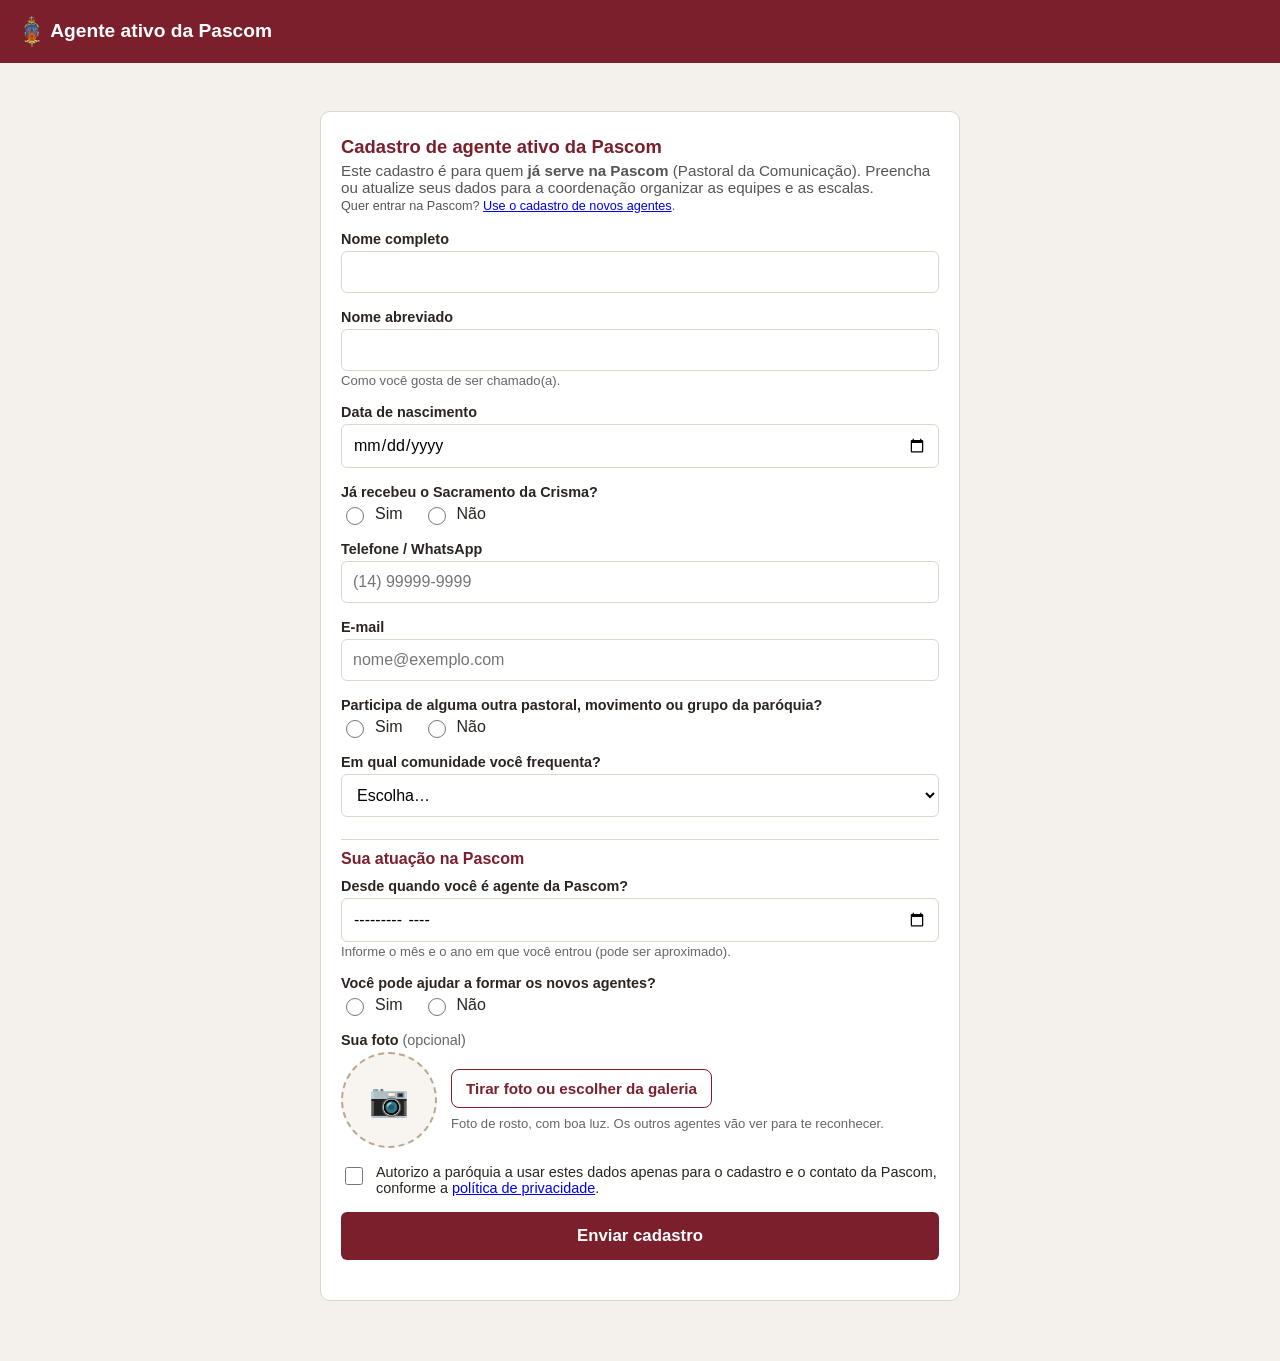
==== commit 9d998f39: "Update agente-pascom-ativo.html" ====
--- a/agente-pascom-ativo.html
+++ b/agente-pascom-ativo.html
@@ -127,48 +127,6 @@
         </div>
 
         <div>
-          <label for="funcao">Qual a sua função principal hoje?</label>
-          <select id="funcao"><option value="">Escolha…</option><option value="Fotografia">Fotografia</option><option value="Filmagem">Filmagem</option><option value="Edição de vídeo">Edição de vídeo</option><option value="Arte e design">Arte e design</option><option value="Redes sociais">Redes sociais</option><option value="Projeção e slides">Projeção e slides</option><option value="Coordenação da Pascom">Coordenação da Pascom</option><option value="Várias funções">Várias funções</option><option value="Outra">Outra</option></select>
-        </div>
-
-        <div>
-          <span class="rotulo">Onde você costuma atuar? <span style="font-weight:400;color:#666;">(marque quantas quiser)</span></span>
-          <div class="ag-lista" id="listaAtuaEm">
-            <label><input type="checkbox" name="atuaEm" value="Missas de sábado à noite"> Missas de sábado à noite</label>
-            <label><input type="checkbox" name="atuaEm" value="Missas de domingo"> Missas de domingo</label>
-            <label><input type="checkbox" name="atuaEm" value="Missas e celebrações durante a semana"> Missas e celebrações durante a semana</label>
-            <label><input type="checkbox" name="atuaEm" value="Festas e eventos"> Festas e eventos</label>
-            <label><input type="checkbox" name="atuaEm" value="Redes sociais (dia a dia)"> Redes sociais (dia a dia)</label>
-          </div>
-        </div>
-
-        <div>
-          <span class="rotulo">Como está a sua disponibilidade agora?</span>
-          <div class="ag-lista">
-            <label><input type="radio" name="disponibilidade" value="Atuo toda semana"> Atuo toda semana</label>
-            <label><input type="radio" name="disponibilidade" value="Atuo de vez em quando"> Atuo de vez em quando</label>
-            <label><input type="radio" name="disponibilidade" value="Estou afastado(a) no momento"> Estou afastado(a) no momento</label>
-          </div>
-        </div>
-
-        <div>
-          <span class="rotulo">O que você tem para ajudar a Pascom? <span style="font-weight:400;color:#666;">(marque o que tiver)</span></span>
-          <div class="ag-lista" id="listaEquipamentos">
-            <label><input type="checkbox" name="equipamentos" value="Celular com boa câmera"> Celular com boa câmera</label>
-            <label><input type="checkbox" name="equipamentos" value="Câmera fotográfica ou filmadora"> Câmera fotográfica ou filmadora</label>
-            <label><input type="checkbox" name="equipamentos" value="Computador / notebook"> Computador / notebook</label>
-            <label><input type="checkbox" name="equipamentos" value="Tripé"> Tripé</label>
-            <label><input type="checkbox" name="equipamentos" value="Microfone"> Microfone</label>
-            <label><input type="checkbox" name="equipamentos" value="Nenhum por enquanto"> Nenhum por enquanto</label>
-          </div>
-        </div>
-
-        <div>
-          <label for="camiseta">Tamanho da camiseta da Pascom</label>
-          <select id="camiseta"><option value="">Escolha…</option><option value="Não uso">Não uso</option><option value="PP">PP</option><option value="P">P</option><option value="M">M</option><option value="G">G</option><option value="GG">GG</option><option value="XG">XG</option></select>
-        </div>
-
-        <div>
           <span class="rotulo">Você pode ajudar a formar os novos agentes?</span>
           <div class="ag-opcoes">
             <label><input type="radio" name="formar" value="Sim"> Sim</label>
@@ -383,18 +341,12 @@
     const agoraIso = new Date().getFullYear() + '-' + String(new Date().getMonth() + 1).padStart(2, '0');
     if (!/^\d{4}-(0[1-9]|1[0-2])$/.test(desdeIso)) return mostrarErro('Informe desde quando você é agente da Pascom (mês e ano).');
     if (desdeIso > agoraIso || desdeIso < '1980-01') return mostrarErro('Confira o mês e o ano em que você entrou na Pascom.');
-    const funcao = el('funcao').value, atuaEm = marcados('atuaEm'), disponibilidade = marcado('disponibilidade');
-    const equipamentos = marcados('equipamentos'), camiseta = el('camiseta').value, formar = marcado('formar');
-    if (!funcao) return mostrarErro('Escolha a sua função principal na Pascom.');
-    if (!atuaEm.length) return mostrarErro('Marque onde você costuma atuar.');
-    if (!disponibilidade) return mostrarErro('Informe a sua disponibilidade.');
-    if (!equipamentos.length) return mostrarErro('Marque o que você tem para ajudar (ou "Nenhum por enquanto").');
-    if (!camiseta) return mostrarErro('Escolha o tamanho da camiseta (ou "Não uso").');
+    const formar = marcado('formar');
     if (!formar) return mostrarErro('Informe se pode ajudar a formar os novos agentes.');
     const payload = Object.assign(base, {
       situacao: 'Já é agente',
       desde: desdeIso.slice(5, 7) + '/' + desdeIso.slice(0, 4),
-      funcao, atuaEm, disponibilidade, equipamentos, camiseta, formar
+      formar
     });
     await enviar(payload, () => mostrarSucesso(base.apelido));
   });
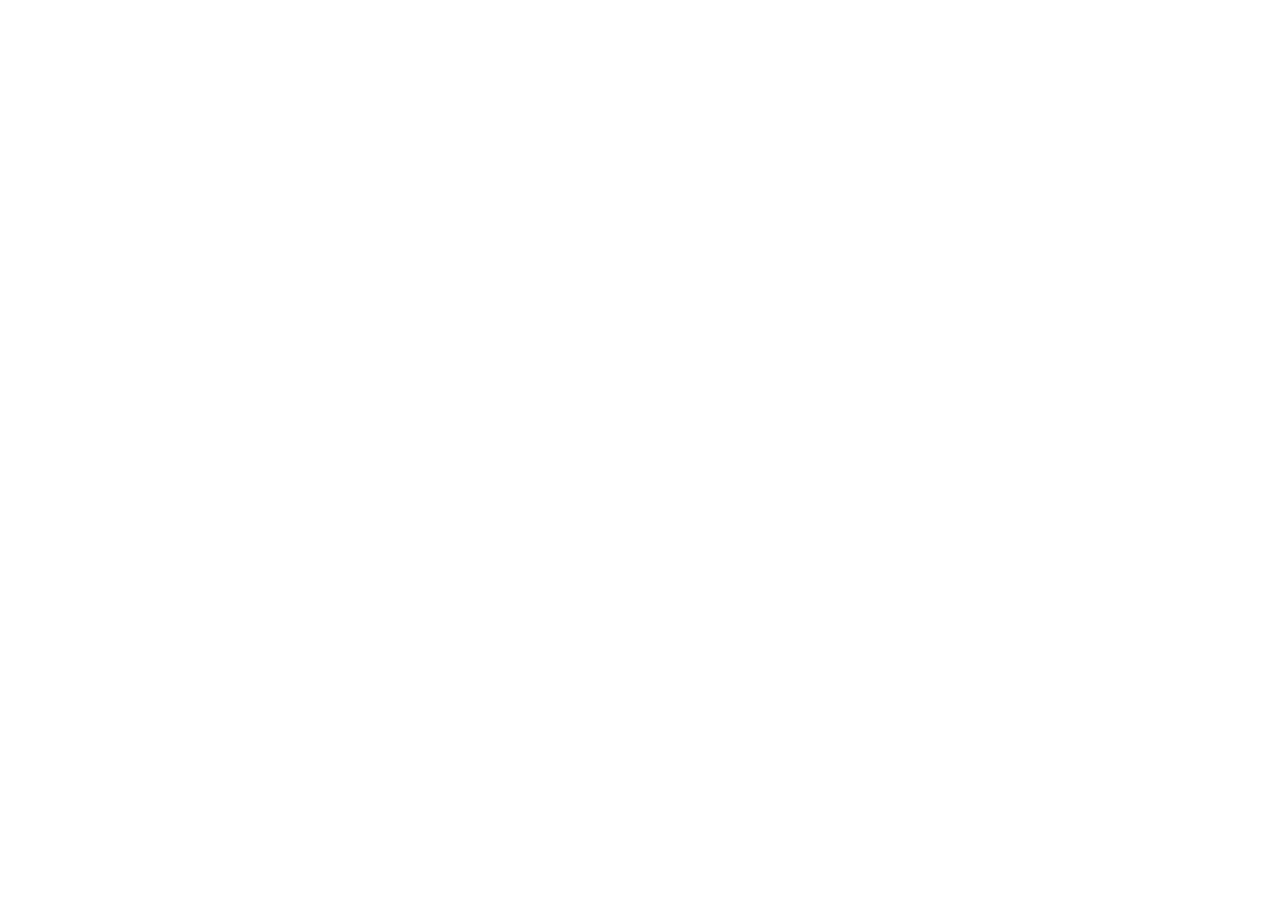
==== commit de4fb67e: "Páginas da Pascom (cadastros e atas) agora redirecionam para o repositório pascom-scjm-marilia Co-Au" ====
--- a/agente-pascom-ativo.html
+++ b/agente-pascom-ativo.html
@@ -4,358 +4,16 @@
 <meta charset="UTF-8">
 <meta name="viewport" content="width=device-width, initial-scale=1.0">
 <title>Cadastro de agente ativo da Pascom — Paróquia Sagrado Coração de Jesus</title>
+<meta http-equiv="refresh" content="0; url=https://pascomscjmarilia-creator.github.io/pascom-scjm-marilia/agente-pascom-ativo.html">
+<link rel="canonical" href="https://pascomscjmarilia-creator.github.io/pascom-scjm-marilia/agente-pascom-ativo.html">
 <meta property="og:title" content="Cadastro de agente ativo da Pascom — Paróquia Sagrado Coração de Jesus">
-<meta property="og:description" content="Já é agente da Pascom? Atualize o seu cadastro.">
+<meta property="og:description" content="Já é agente da Pascom? Preencha ou atualize o seu cadastro.">
 <meta property="og:type" content="website">
-<meta property="og:image" content="https://pascomscjmarilia-creator.github.io/paroquia-documentos/og-image.png">
-<meta property="og:image:width" content="1200">
-<meta property="og:image:height" content="630">
-<link rel="stylesheet" href="style.css?v=20261107a">
-<style>
-  .ag-card { background:#fff; border:1px solid var(--cinza-borda); border-radius:10px; padding:24px 20px; max-width:640px; margin:24px auto 0; }
-  .ag-card h2 { margin:0 0 4px; font-size:1.15rem; color:var(--vinho); }
-  .ag-intro { margin:0 0 18px; color:#555; font-size:0.95rem; }
-  #formAgente { display:flex; flex-direction:column; gap:16px; }
-  #formAgente label, #formAgente .rotulo { display:block; font-weight:600; margin-bottom:4px; font-size:0.9rem; }
-  #formAgente input[type="text"], #formAgente input[type="tel"], #formAgente input[type="date"], #formAgente input[type="email"], #formAgente input[type="month"], #formAgente select, #formAgente textarea {
-    width:100%; padding:11px; border:1px solid var(--cinza-borda); border-radius:6px; font-size:1rem; font-family:inherit; background:#fff; box-sizing:border-box;
-  }
-  #formAgente textarea { min-height:78px; resize:vertical; }
-  .ag-dica { color:#666; font-size:0.82rem; margin:2px 0 0; font-weight:400; }
-  .ag-opcoes { display:flex; gap:20px; flex-wrap:wrap; }
-  .ag-lista { display:flex; flex-direction:column; gap:6px; }
-  .ag-opcoes label, .ag-lista label { font-weight:500 !important; display:flex !important; align-items:center; gap:8px; margin:0 !important; font-size:1rem !important; }
-  .ag-opcoes input, .ag-lista input { width:18px; height:18px; flex-shrink:0; }
-  .ag-consent { display:flex; gap:10px; align-items:flex-start; font-size:0.9rem; }
-  .ag-consent input { margin-top:3px; width:18px; height:18px; flex-shrink:0; }
-  .ag-consent label { font-weight:400 !important; margin:0 !important; font-size:0.9rem !important; }
-  .ag-secao { margin:6px 0 -6px; padding-top:10px; border-top:1px solid var(--cinza-borda); font-weight:700; color:var(--vinho); font-size:1rem; }
-  #btnEnviarAg { background:var(--vinho); color:#fff; border:none; padding:14px; border-radius:6px; font-size:1.05rem; font-weight:600; cursor:pointer; }
-  #btnEnviarAg:disabled { opacity:0.6; cursor:default; }
-  #resultadoAg { margin:0; font-weight:600; }
-  #resultadoAg.erro { color:#b3261e; }
-  .ag-sucesso { text-align:center; padding:8px 0; }
-  .ag-sucesso h2 { font-size:1.3rem; }
-  .ag-encontro { background:#fff7e0; border:1px solid #f1d98a; border-radius:8px; padding:12px 14px; margin:12px 0; text-align:left; }
-  .ag-encontro p { margin:6px 0 0; }
-  .ag-encontro-titulo { font-weight:700; }
-  .ag-encontro-obs { font-size:0.9rem; color:#555; }
-  .oculto-bot { position:absolute; left:-9999px; width:1px; height:1px; overflow:hidden; }
-  .ag-fechado { text-align:center; color:#555; }
-  .ag-foto { display:flex; gap:14px; align-items:center; }
-  .ag-foto-previa { width:96px; height:96px; flex:0 0 96px; border-radius:50%; border:2px dashed #b9a98f; background:#f8f4ef center/cover no-repeat; display:flex; align-items:center; justify-content:center; font-size:2rem; color:#8a7a62; overflow:hidden; }
-  .ag-foto-previa.com-foto { border-style:solid; border-color:var(--vinho); font-size:0; }
-  .ag-foto-acoes { flex:1; }
-  #formAgente label.ag-botao-foto { display:inline-block; background:#fff; color:var(--vinho); border:1px solid var(--vinho); padding:10px 14px; border-radius:8px; font-weight:600; font-size:0.95rem; cursor:pointer; margin:0 0 6px; }
-  .ag-link { background:none; border:none; color:#b3261e; text-decoration:underline; cursor:pointer; font-size:0.9rem; padding:6px 0 0; display:block; }
-</style>
+<meta property="og:image" content="https://pascomscjmarilia-creator.github.io/pascom-scjm-marilia/og-image.png">
+<script>location.replace('https://pascomscjmarilia-creator.github.io/pascom-scjm-marilia/agente-pascom-ativo.html' + location.search + location.hash);</script>
 </head>
-<body>
-
-  <header class="topbar">
-    <div class="topbar-titulo">
-      <img src="brasao.png" alt="Brasão da Paróquia" class="brasao">
-      <h1>Agente ativo da Pascom</h1>
-    </div>
-  </header>
-
-  <main>
-    <section class="ag-card" id="cartaoFormulario">
-      <h2>Cadastro de agente ativo da Pascom</h2>
-      <p class="ag-intro">Este cadastro é para quem <strong>já serve na Pascom</strong> (Pastoral da Comunicação). Preencha ou atualize seus dados para a coordenação organizar as equipes e as escalas.<br><small>Quer entrar na Pascom? <a href="agente-pascom-novo.html">Use o cadastro de novos agentes</a>.</small></p>
-
-      <form id="formAgente" novalidate>
-
-        <div>
-          <label for="nome">Nome completo</label>
-          <input type="text" id="nome" autocomplete="name" required>
-        </div>
-
-        <div>
-          <label for="apelido">Nome abreviado</label>
-          <input type="text" id="apelido" autocomplete="nickname" required>
-          <p class="ag-dica">Como você gosta de ser chamado(a).</p>
-        </div>
-
-        <div>
-          <label for="nascimento">Data de nascimento</label>
-          <input type="date" id="nascimento" autocomplete="bday" required>
-        </div>
-
-        <div>
-          <span class="rotulo">Já recebeu o Sacramento da Crisma?</span>
-          <div class="ag-opcoes">
-            <label><input type="radio" name="crisma" value="Sim"> Sim</label>
-            <label><input type="radio" name="crisma" value="Não"> Não</label>
-          </div>
-        </div>
-
-        <div>
-          <label for="whatsapp">Telefone / WhatsApp</label>
-          <input type="tel" id="whatsapp" inputmode="tel" autocomplete="tel" placeholder="(14) 99999-9999" required>
-        </div>
-
-        <div>
-          <label for="email">E-mail</label>
-          <input type="email" id="email" inputmode="email" autocomplete="email" placeholder="nome@exemplo.com" required>
-        </div>
-
-        <div>
-          <span class="rotulo">Participa de alguma outra pastoral, movimento ou grupo da paróquia?</span>
-          <div class="ag-opcoes">
-            <label><input type="radio" name="participa" value="Sim"> Sim</label>
-            <label><input type="radio" name="participa" value="Não"> Não</label>
-          </div>
-        </div>
-
-        <div id="blocoQual" hidden>
-          <label for="qual">Qual?</label>
-          <input type="text" id="qual" maxlength="200" autocomplete="off" placeholder="Ex.: Liturgia, Jovens, Catequese…">
-        </div>
-
-        <div>
-          <label for="comunidade">Em qual comunidade você frequenta?</label>
-          <select id="comunidade"><option value="">Escolha…</option><option value="Matriz (Igreja Sagrado Coração de Jesus)">Matriz (Igreja Sagrado Coração de Jesus)</option><option value="Comunidade Nossa Senhora Aparecida">Comunidade Nossa Senhora Aparecida</option><option value="Comunidade Santo Expedito">Comunidade Santo Expedito</option><option value="Capela de Nossa Senhora de Nazaré">Capela de Nossa Senhora de Nazaré</option><option value="Outra / não frequento comunidade">Outra / não frequento comunidade</option></select>
-        </div>
-
-        <div class="ag-secao">Sua atuação na Pascom</div>
-
-        <div>
-          <label for="desde">Desde quando você é agente da Pascom?</label>
-          <input type="month" id="desde" min="1980-01" placeholder="aaaa-mm">
-          <p class="ag-dica">Informe o mês e o ano em que você entrou (pode ser aproximado).</p>
-        </div>
-
-        <div>
-          <span class="rotulo">Você pode ajudar a formar os novos agentes?</span>
-          <div class="ag-opcoes">
-            <label><input type="radio" name="formar" value="Sim"> Sim</label>
-            <label><input type="radio" name="formar" value="Não"> Não</label>
-          </div>
-        </div>
-
-
-        <div id="blocoFoto">
-          <span class="rotulo">Sua foto <span style="font-weight:400;color:#666;">(opcional)</span></span>
-          <div class="ag-foto">
-            <div class="ag-foto-previa" id="fotoPrevia" aria-hidden="true">📷</div>
-            <div class="ag-foto-acoes">
-              <label class="ag-botao-foto" for="foto">Tirar foto ou escolher da galeria</label>
-              <input type="file" id="foto" accept="image/*" class="oculto-bot" tabindex="-1">
-              <button type="button" id="btnRemoverFoto" class="ag-link" hidden>Remover foto</button>
-              <p class="ag-dica" id="dicaFoto">Foto de rosto, com boa luz. Os outros agentes vão ver para te reconhecer.</p>
-            </div>
-          </div>
-        </div>
-
-        <div class="ag-consent" id="blocoConsentFoto" hidden>
-          <input type="checkbox" id="consentimentoFoto">
-          <label for="consentimentoFoto">Autorizo a paróquia a guardar a minha foto e mostrá-la aos agentes da Pascom no painel de cadastros, apenas para me reconhecerem na pastoral.</label>
-        </div>
-
-        <div class="oculto-bot" aria-hidden="true">
-          <label for="site">Não preencha este campo</label>
-          <input type="text" id="site" tabindex="-1" autocomplete="off">
-        </div>
-
-        <div class="ag-consent">
-          <input type="checkbox" id="consentimento" required>
-          <label for="consentimento">Autorizo a paróquia a usar estes dados apenas para o cadastro e o contato da Pascom, conforme a <a href="privacidade.html" target="_blank" rel="noopener">política de privacidade</a>.</label>
-        </div>
-
-        <button type="submit" id="btnEnviarAg">Enviar cadastro</button>
-        <p id="resultadoAg" role="status"></p>
-      </form>
-    </section>
-
-    <section class="ag-card ag-fechado" id="cartaoFechado" hidden>
-      <h2>Cadastro de agente ativo da Pascom</h2>
-      <p id="msgFechado"></p>
-    </section>
-
-    <section class="ag-card ag-sucesso" id="cartaoSucesso" hidden>
-      <h2>✅ Cadastro atualizado!</h2>
-      <p id="sucessoNome"></p>
-      <p style="color:#555; font-size:0.92rem;">A coordenação da Pascom recebeu os seus dados. Obrigado por servir! Deus abençoe a sua missão! 🙏</p>
-    </section>
-  </main>
-
-<script>
-  // ============================================================
-  // CONFIGURAÇÃO — a secretaria/Pascom ajusta aqui
-  // ============================================================
-  const CONFIG = {
-    WEBHOOK_URL: 'https://paroquia-scjm-n8n-paroquia.ndjgby.easypanel.host/webhook/agente-pascom-ativo-cadastro',
-
-    // Para fechar o cadastro, troque para false (a página passa a mostrar a mensagem abaixo).
-    CADASTRO_ABERTO: true,
-    MENSAGEM_FECHADA: 'O cadastro de agentes ativos da Pascom não está aberto no momento. Procure a coordenação da Pascom.'
-  };
-  // ============================================================
-
-  const el = (id) => document.getElementById(id);
-  const form = el('formAgente');
-  const resultado = el('resultadoAg');
-  const btn = el('btnEnviarAg');
-
-  const marcado = (nome) => { const r = form.querySelector('input[name="' + nome + '"]:checked'); return r ? r.value : ''; };
-  const marcados = (nome) => Array.prototype.map.call(form.querySelectorAll('input[name="' + nome + '"]:checked'), (c) => c.value);
-  function formatarDataBR(iso) { const [a, m, d] = iso.split('-'); return d + '/' + m + '/' + a; }
-
-  // ---------- Foto: reduz no próprio aparelho (miniatura quadrada para a planilha + foto maior para o Drive) ----------
-  const FOTO = { miniatura: '', grande: '' };
-  async function carregarImagem(arquivo) {
-    if (window.createImageBitmap) {
-      try { return await createImageBitmap(arquivo, { imageOrientation: 'from-image' }); } catch (e) { /* tenta pelo <img> */ }
-    }
-    return new Promise((ok, falha) => {
-      const url = URL.createObjectURL(arquivo); const img = new Image();
-      img.onload = () => { URL.revokeObjectURL(url); ok(img); };
-      img.onerror = () => { URL.revokeObjectURL(url); falha(new Error('imagem ilegível')); };
-      img.src = url;
-    });
-  }
-  function gerarJpeg(img, largura, altura, recorte, maxChars) {
-    const c = document.createElement('canvas'); c.width = largura; c.height = altura;
-    const x = c.getContext('2d'); x.fillStyle = '#fff'; x.fillRect(0, 0, largura, altura);
-    x.drawImage(img, recorte.sx, recorte.sy, recorte.sw, recorte.sh, 0, 0, largura, altura);
-    let q = 0.82, url = c.toDataURL('image/jpeg', q);
-    while (url.length > maxChars && q > 0.35) { q -= 0.08; url = c.toDataURL('image/jpeg', q); }
-    return url;
-  }
-  async function processarFoto(arquivo) {
-    const img = await carregarImagem(arquivo);
-    const w = img.width || img.naturalWidth, h = img.height || img.naturalHeight;
-    if (!w || !h) throw new Error('imagem vazia');
-    const lado = Math.min(w, h);
-    const miniatura = gerarJpeg(img, 300, 300, { sx: Math.round((w - lado) / 2), sy: Math.round((h - lado) / 2), sw: lado, sh: lado }, 44000);
-    const f = Math.min(1, 800 / Math.max(w, h));
-    const grande = gerarJpeg(img, Math.round(w * f), Math.round(h * f), { sx: 0, sy: 0, sw: w, sh: h }, 560000);
-    if (img.close) img.close();
-    return { miniatura, grande };
-  }
-  function mostrarPrevia() {
-    const prev = el('fotoPrevia'); const tem = !!FOTO.miniatura;
-    prev.classList.toggle('com-foto', tem);
-    prev.style.backgroundImage = tem ? 'url(' + FOTO.miniatura + ')' : '';
-    el('btnRemoverFoto').hidden = !tem; el('blocoConsentFoto').hidden = !tem;
-    if (!tem) el('consentimentoFoto').checked = false;
-  }
-  function limparFoto() { FOTO.miniatura = ''; FOTO.grande = ''; el('foto').value = ''; mostrarPrevia(); }
-  async function aoEscolherFoto() {
-    const arquivo = el('foto').files && el('foto').files[0];
-    if (!arquivo) return;
-    el('dicaFoto').className = 'ag-dica'; el('dicaFoto').textContent = 'Preparando a foto…';
-    try {
-      if (!/^image\//.test(arquivo.type) && !/\.(jpe?g|png|webp|heic|heif)$/i.test(arquivo.name || '')) throw new Error('tipo');
-      if (arquivo.size > 30 * 1024 * 1024) throw new Error('grande');
-      const r = await processarFoto(arquivo);
-      FOTO.miniatura = r.miniatura; FOTO.grande = r.grande; mostrarPrevia();
-      el('dicaFoto').style.color = '';
-      el('dicaFoto').textContent = 'Foto pronta ✔ Se quiser trocar, escolha outra.';
-    } catch (e) {
-      console.error(e); limparFoto();
-      el('dicaFoto').className = 'ag-dica'; el('dicaFoto').style.color = '#b3261e';
-      el('dicaFoto').textContent = 'Não consegui ler essa foto. Tente outra (de preferência JPG ou PNG) ou envie o cadastro sem foto.';
-    }
-  }
-
-  function mostrarErro(msg) { resultado.className = 'erro'; resultado.textContent = '⚠️ ' + msg; return null; }
-
-  // Valida os campos que os dois cadastros têm em comum. Devolve o objeto ou null (já mostrou o erro).
-  function lerBase() {
-    const nome = el('nome').value.trim();
-    const apelido = el('apelido').value.trim();
-    const nascimento = el('nascimento').value;
-    const crisma = marcado('crisma');
-    const whatsapp = el('whatsapp').value.trim();
-    const email = el('email').value.trim();
-    const participa = marcado('participa');
-    const qual = el('qual').value.trim();
-    const comunidade = el('comunidade').value;
-    if (!nome || !apelido || !nascimento || !crisma || !whatsapp || !email || !participa || !comunidade) return mostrarErro('Preencha todos os campos obrigatórios.');
-    if (nome.length < 3 || !/\s/.test(nome)) return mostrarErro('Confira o nome completo (nome e sobrenome).');
-    if (new Date(nascimento + 'T00:00:00') > new Date() || nascimento < '1900-01-01') return mostrarErro('Confira a data de nascimento.');
-    const digitos = whatsapp.replace(/\D/g, '');
-    if (digitos.length < 10 || digitos.length > 13) return mostrarErro('Confira o telefone: use o DDD, por exemplo (14) 99999-9999.');
-    if (!/^[^\s@]+@[^\s@]+\.[^\s@]{2,}$/.test(email)) return mostrarErro('Confira o e-mail digitado.');
-    if (participa === 'Sim' && !qual) return mostrarErro('Informe qual pastoral, movimento ou grupo você participa.');
-    return { nome, apelido, nascimento: formatarDataBR(nascimento), crisma, whatsapp, email, participa, qual: participa === 'Sim' ? qual : '', comunidade };
-  }
-
-  async function enviar(payload, aoSucesso) {
-    if (!el('consentimento').checked) return mostrarErro('Marque a autorização para concluir o cadastro.');
-    if (FOTO.miniatura && !el('consentimentoFoto').checked) return mostrarErro('Marque a autorização para usar a sua foto (ou remova a foto).');
-    payload.consentimento = true;
-    payload.site = el('site').value;
-    if (FOTO.miniatura) { payload.miniatura = FOTO.miniatura; payload.foto = FOTO.grande; payload.consentimentoFoto = true; }
-    btn.disabled = true; btn.textContent = 'Enviando…';
-    try {
-      const resp = await fetch(CONFIG.WEBHOOK_URL, { method: 'POST', headers: { 'Content-Type': 'application/json' }, body: JSON.stringify(payload) });
-      const dados = await resp.json();
-      if (dados.sucesso) aoSucesso(); else mostrarErro(dados.mensagem || 'Não foi possível concluir o cadastro.');
-    } catch (err) {
-      mostrarErro('Não foi possível enviar agora. Confira sua internet e tente novamente em instantes.');
-      console.error(err);
-    } finally {
-      btn.disabled = false; btn.textContent = 'Enviar cadastro';
-    }
-  }
-
-  function iniciarComum() {
-    if (!CONFIG.CADASTRO_ABERTO) {
-      el('cartaoFormulario').hidden = true;
-      el('msgFechado').textContent = CONFIG.MENSAGEM_FECHADA;
-      el('cartaoFechado').hidden = false;
-      return false;
-    }
-    form.querySelectorAll('input[name="participa"]').forEach((r) => r.addEventListener('change', () => {
-      el('blocoQual').hidden = marcado('participa') !== 'Sim';
-      if (marcado('participa') !== 'Sim') el('qual').value = '';
-    }));
-    // "Nenhum por enquanto" desmarca os outros equipamentos e vice-versa
-    const eq = form.querySelectorAll('input[name="equipamentos"]');
-    eq.forEach((c) => c.addEventListener('change', () => {
-      if (!c.checked) return;
-      if (/^Nenhum/.test(c.value)) eq.forEach((o) => { if (o !== c) o.checked = false; });
-      else eq.forEach((o) => { if (/^Nenhum/.test(o.value)) o.checked = false; });
-    }));
-    el('foto').addEventListener('change', aoEscolherFoto);
-    el('btnRemoverFoto').addEventListener('click', () => { limparFoto(); el('dicaFoto').style.color = ''; el('dicaFoto').textContent = 'Foto de rosto, com boa luz. Os outros agentes vão ver para te reconhecer.'; });
-    return true;
-  }
-
-
-  function mostrarSucesso(apelido) {
-    el('cartaoFormulario').hidden = true;
-    el('cartaoSucesso').hidden = false;
-    el('sucessoNome').textContent = 'Obrigado, ' + apelido + '! Seus dados de agente ativo da Pascom foram enviados.';
-    window.scrollTo({ top: 0, behavior: 'smooth' });
-  }
-
-  form.addEventListener('submit', async (e) => {
-    e.preventDefault();
-    resultado.textContent = ''; resultado.className = '';
-    const base = lerBase(); if (!base) return;
-    const desdeIso = el('desde').value;
-    const agoraIso = new Date().getFullYear() + '-' + String(new Date().getMonth() + 1).padStart(2, '0');
-    if (!/^\d{4}-(0[1-9]|1[0-2])$/.test(desdeIso)) return mostrarErro('Informe desde quando você é agente da Pascom (mês e ano).');
-    if (desdeIso > agoraIso || desdeIso < '1980-01') return mostrarErro('Confira o mês e o ano em que você entrou na Pascom.');
-    const formar = marcado('formar');
-    if (!formar) return mostrarErro('Informe se pode ajudar a formar os novos agentes.');
-    const payload = Object.assign(base, {
-      situacao: 'Já é agente',
-      desde: desdeIso.slice(5, 7) + '/' + desdeIso.slice(0, 4),
-      formar
-    });
-    await enviar(payload, () => mostrarSucesso(base.apelido));
-  });
-
-  window.addEventListener('DOMContentLoaded', () => {
-    if (!iniciarComum()) return;
-    const hoje = new Date(); el('desde').max = hoje.getFullYear() + '-' + String(hoje.getMonth() + 1).padStart(2, '0');
-  });
-
-</script>
+<body style="font-family:Arial,sans-serif;text-align:center;padding:40px 16px;">
+  <p>Abrindo o cadastro de agente ativo da Pascom…</p>
+  <p><a href="https://pascomscjmarilia-creator.github.io/pascom-scjm-marilia/agente-pascom-ativo.html">Toque aqui se a página não abrir sozinha</a></p>
 </body>
 </html>
